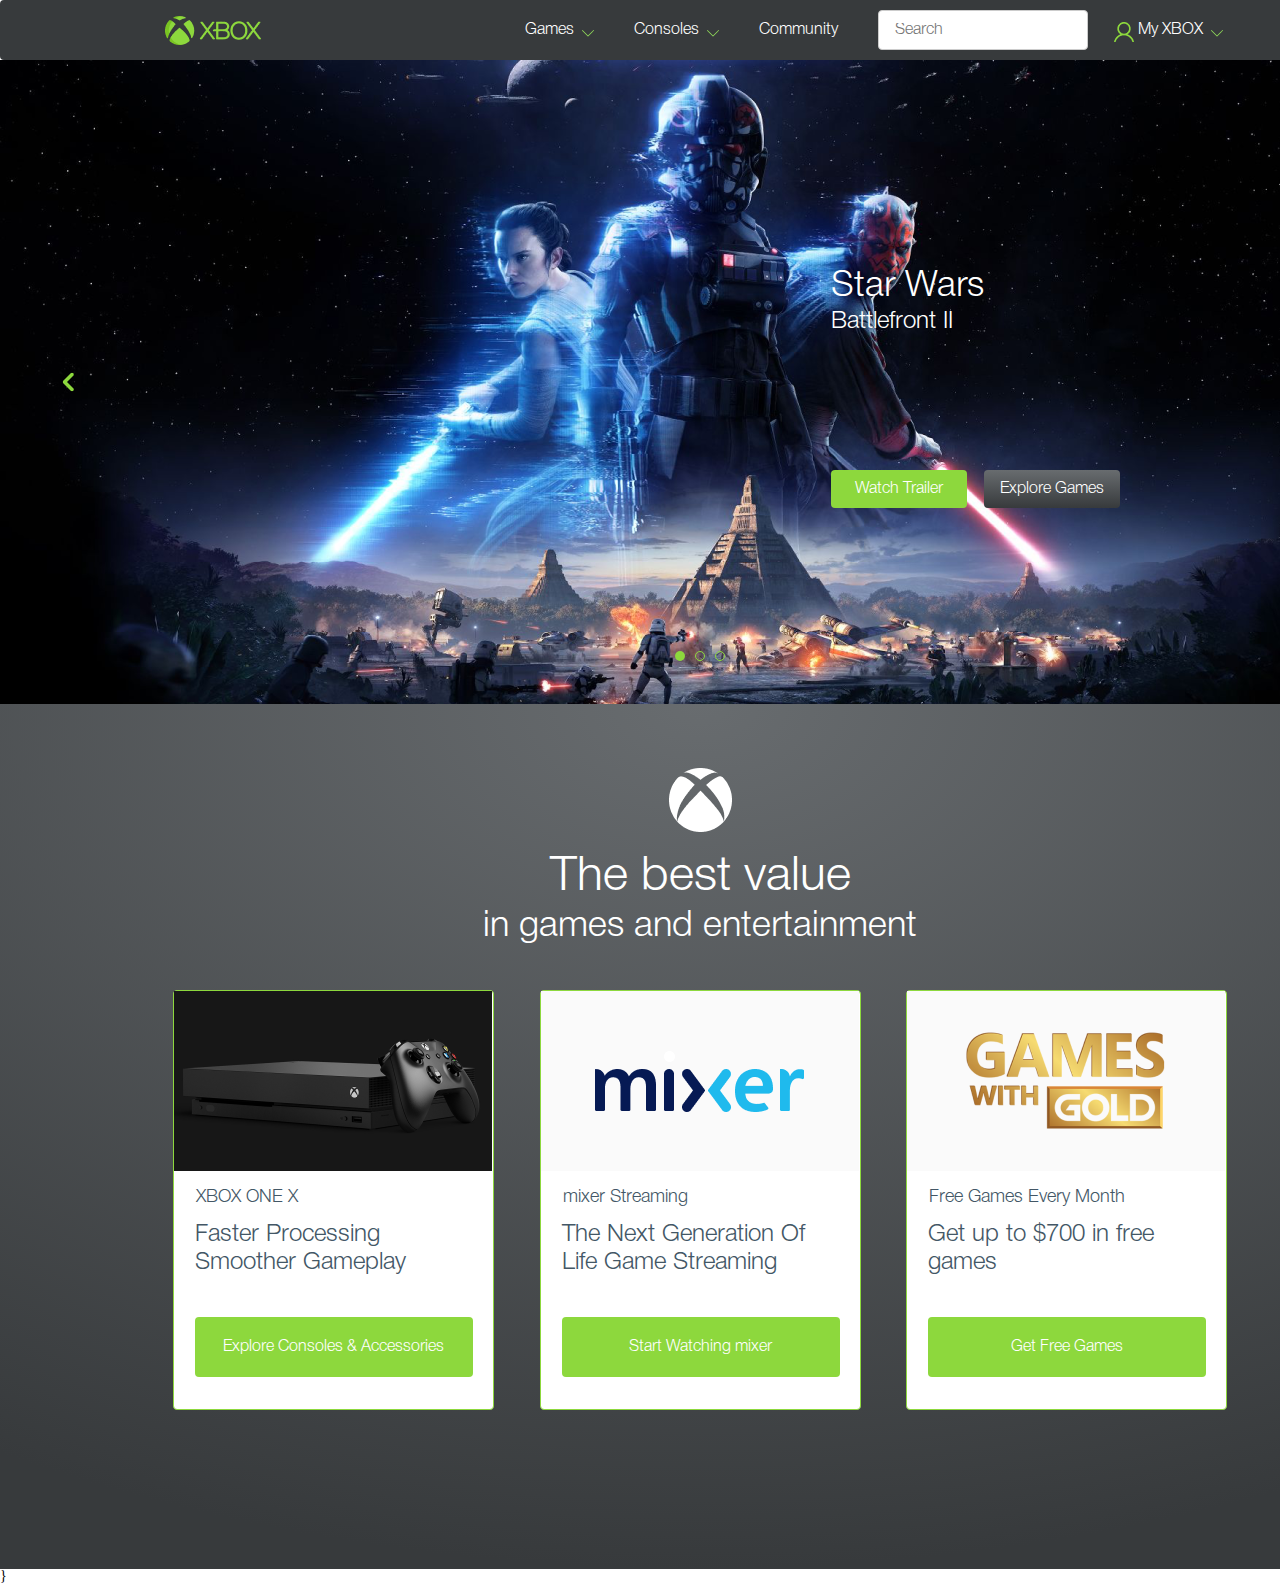
==== XBOX-Home Page.html @ bd4042e8 "3 bodies" ====
<!DOCTYPE html>
<html lang="en">
<head>
    <meta charset="UTF-8">
    <title>XBOX</title>
    <link rel="stylesheet" href="./source/scss/XBOX.css">
</head>
<body>
<div class="wrapper">
    <div class="content">

        <nav class="menu">
            <div class="menu__container">
                <div class="menu__logo"></div>
                <ul class="menu__list">
                    <li><a  href="">Games</a></li>
                    <li><a  href="">Consoles</a></li>
                    <li><a class=" hide-after" href="">Community</a></li>
                    <li><input class="menu__src" type="search" placeholder="Search" /></li>
                    <li><a  href="">My XBOX</a></li>
                </ul>
            </div>

        </nav>



        <div class="body2">
            <div class="body2__circles">
                <div class="body2__circle1"></div>
                <div class="body2__circle2"></div>
                <div class="body2__circle3"></div>
            </div>

            <div class="body2__item1">
                <div class="body2__arrow1">
                    <a href=""><img src="./img/icons/left-arrow.png" alt=""></a>
                </div>
            </div>
            <div class="body2__item2">
                <div class="body2__content">
                    <div class="body2__title">Star Wars</div>
                    <div class="body2__subtitle">Battlefront II</div>
                    <div class="body2__btn">
                        <button class="body2__watch" type="submit">Watch Trailer</button>
                        <button class="body2__explore" type="submit">Explore Games</button>
                    </div>
                </div>
            </div>
            <div class="body2__item3">
                <div class="body2__arrow2">
                    <a href=><img src="./img/icons/right-arrow.png" alt=""></a>
                </div>
            </div>

        </div>
        <div class="body3">
            <div class="body3__block1">
                <div class="body3__icon"></div>
                    <div class="body3__text1">The best value </div>
                    <div class="body3__text2">in games and entertainment </div>
            </div>
            <div class="body3__row">
                    <div class="column">
                        <div class="item">
                            <div class="item__png"><img src="./img/2.png" alt=""></div>
                            <div class="item__subtitle">XBOX ONE X</div>
                            <div class="item__text">Faster Processing
                                Smoother Gameplay</div>
                            <div class="item__btn">
                                <button class=" item__button button" type="submit">Explore Consoles & Accessories</button>
                            </div>
                        </div>
                    </div>
                    <div class=" column">
                        <div class="item">
                            <div class="item__blockpng">
                                <div class="item__png"><img src="./img/3.png" alt=""></div>
                            </div>
                            <div class="item__subtitle">mixer Streaming</div>
                            <div class="item__text">The Next Generation
                                Of Life Game Streaming</div>
                            <div class="body3__btn">
                                <button class="item__button button" type="submit">Start Watching mixer</button>

                            </div>
                        </div>
                    </div>
                    <div class="column">
                        <div class="item">
                            <div class="item__blockpng">
                                <div class="item__png"><img src="./img/4.png" alt=""></div>
                            </div>

                            <div class="item__subtitle">Free Games Every Month</div>
                            <div class="item__text">Get up to $700 in
                                free games</div>
                            <div class="item__btn">
                                <button class="item__button button" type="submit">Get Free Games</button>
                            </div>
                        </div>
                    </div>







            </div>
        </div>
    </div>
</div>
</body>
</html>

}
---- source/scss/XBOX.css ----
@charset "UTF-8";
* {
  padding: 0;
  margin: 0;
  border: 0;
}

*, *:before, *:after {
  -moz-box-sizing: border-box;
  -webkit-box-sizing: border-box;
  box-sizing: border-box;
}

:focus, :active {
  outline: none;
}

a:focus, a:active {
  outline: none;
}

nav, footer, header, aside {
  display: block;
}

html, body {
  height: 100%;
  width: 100%;
  font-size: 100%;
  line-height: 1;
  font-size: 14px;
  -ms-text-size-adjust: 100%;
  -moz-text-size-adjust: 100%;
  -webkit-text-size-adjust: 100%;
}

input, button, textarea {
  font-family: inherit;
}

input::-ms-clear {
  display: none;
}

button {
  cursor: pointer;
}

button::-moz-focus-inner {
  padding: 0;
  border: 0;
}

a, a:visited {
  text-decoration: none;
}

a:hover {
  text-decoration: none;
}

ul li {
  list-style: none;
}

img {
  vertical-align: top;
}

h1, h2, h3, h4, h5, h6 {
  font-size: inherit;
  font-weight: inherit;
}

@font-face {
  font-family: "HelveticaNeue";
  src: url("../../fonts/helveticaneuecyr-light.eot");
  src: local("☺"), url("../../fonts/helveticaneuecyr-light.woff") format("woff"), url("../../fonts/helveticaneuecyr-light.ttf") format("truetype"), url("../../fonts/helveticaneuecyr-light.svg") format("svg");
  font-weight: normal;
  font-style: normal;
}
.content {
  width: 1400px;
  margin: 0 auto;
}

.menu {
  height: 60px;
  background-color: #373A3C;
  border-radius: 4px;
  display: flex;
  align-items: center;
}
.menu__container {
  width: 1070px;
  margin: 0 auto;
  display: flex;
  align-items: center;
}
.menu__logo {
  background: url("../../img/logo/xbox.png") 0 0 no-repeat;
  width: 96px;
  height: 29px;
  padding-right: 330px;
}
.menu__list {
  display: flex;
  align-items: center;
}
.menu__list li:last-child:before {
  content: "";
  background-image: url("../../img/icons/Shape.png");
  height: 20px;
  width: 20px;
  position: absolute;
  margin: 0 0 0 6px;
}
.menu__list a {
  font-family: HelveticaNeue;
  font-size: 16px;
  line-height: 16px;
  color: white;
  padding: 0 30px;
  position: relative;
}
.menu__list a:after {
  content: "";
  background-image: url("../../img/icons/down-arrow.png");
  height: 7px;
  width: 12px;
  position: absolute;
  top: 50%;
  margin-left: 8px;
}
.menu__list a.hide-after:after {
  display: none;
}

.menu__src {
  width: 210px;
  background: #FFFFFF;
  border: 1px solid #CCCCCC;
  box-sizing: border-box;
  border-radius: 4px;
  padding: 9px 0 8px 16px;
  font-family: HelveticaNeue;
  font-size: 16px;
  line-height: 21px;
  margin: 0 20px 0 10px;
}

.body2 {
  height: 644px;
  background: url(../../img/1.png) 0 0/100% 100% no-repeat;
  position: relative;
  display: flex;
  justify-content: center;
}
.body2__circles {
  display: flex;
  position: absolute;
  padding: 591px 0 0 0;
}
.body2__circle1 {
  border-radius: 50%;
  background-color: #8DD83D;
  width: 10px;
  height: 10px;
}
.body2__circle2 {
  border-radius: 50%;
  border: 1px solid #8DD83D;
  width: 10px;
  height: 10px;
  margin: 0 10px;
}
.body2__circle3 {
  border-radius: 50%;
  border: 1px solid #8DD83D;
  width: 10px;
  height: 10px;
}
.body2__item1 {
  display: flex;
  flex: 0 0 135px;
  align-items: center;
  justify-content: center;
}
.body2__item2 {
  flex: 0 0 1130px;
}
.body2__content {
  width: 296px;
  margin: 0 0 0 696px;
}
.body2__title {
  padding: 206px 0 0 0;
  font-family: HelveticaNeue;
  font-size: 36px;
  line-height: 42px;
  color: #FFFFFF;
  text-align: left;
}
.body2__subtitle {
  font-family: HelveticaNeue;
  font-size: 24px;
  line-height: 28px;
  color: #FFFFFF;
  text-align: left;
  padding: 0 0 134px 0;
}
.body2__watch {
  background: #8DD83D;
  width: 136px;
  height: 38px;
  border-radius: 4px;
  margin: 0 13px 0 0;
  color: #FFFFFF;
  font-family: HelveticaNeue;
  font-size: 16px;
  line-height: 21px;
}
.body2__explore {
  background: linear-gradient(180deg, #686C6F 0%, #373A3C 100%);
  width: 136px;
  height: 38px;
  border-radius: 4px;
  color: #FFFFFF;
  font-family: HelveticaNeue;
  font-size: 16px;
  line-height: 21px;
}
.body2__item3 {
  display: flex;
  flex: 0 0 135px;
  align-items: center;
  justify-content: center;
}

.body3 {
  background: radial-gradient(100% 100% at 50% 0%, #686C6F 0%, #373A3C 100%);
  height: 865px;
}

.body3__block1 {
  display: flex;
  flex-direction: column;
  align-items: center;
}

.body3__icon {
  background: url("../../img/icons/xbox.png") 0 0 no-repeat;
  height: 64px;
  width: 63px;
  margin: 64px 0 18px 0;
}

.body3__text1 {
  font-family: HelveticaNeue;
  font-size: 48px;
  line-height: 56px;
  color: #FFFFFF;
}

.body3__text2 {
  font-family: HelveticaNeue;
  font-size: 36px;
  line-height: 42px;
  color: #FFFFFF;
}

.body3__row {
  width: 1100px;
  margin: 0 auto;
  display: flex;
}

.column {
  display: flex;
  flex: 1 1 33.333%;
  padding: 42px 0 0 0;
  justify-content: center;
}

.item {
  width: 321px;
  min-height: 420px;
  background: #FFFFFF;
  border: 1px solid #8DD83D;
  box-sizing: border-box;
  border-radius: 4px;
}
.item__blockpng {
  display: flex;
  width: 318px;
  height: 180px;
  background-color: #FAFAFA;
  justify-content: center;
  align-items: center;
}
.item__img {
  height: 180px;
}
.item__subtitle {
  font-family: HelveticaNeue;
  font-size: 18px;
  line-height: 21px;
  color: #435766;
  padding: 16px 0 13px 22px;
}
.item__text {
  font-family: HelveticaNeue;
  font-size: 24px;
  line-height: 28px;
  color: #435766;
  padding: 0 41px 40px 21px;
  word-wrap: break-word;
}

.button {
  width: 278px;
  height: 60px;
  background: #8DD83D;
  border-radius: 4px;
  font-family: HelveticaNeue;
  font-size: 16px;
  line-height: 21px;
  color: #FFFFFF;
  margin: 0 21px 27px 21px;
}

/*# sourceMappingURL=XBOX.css.map */
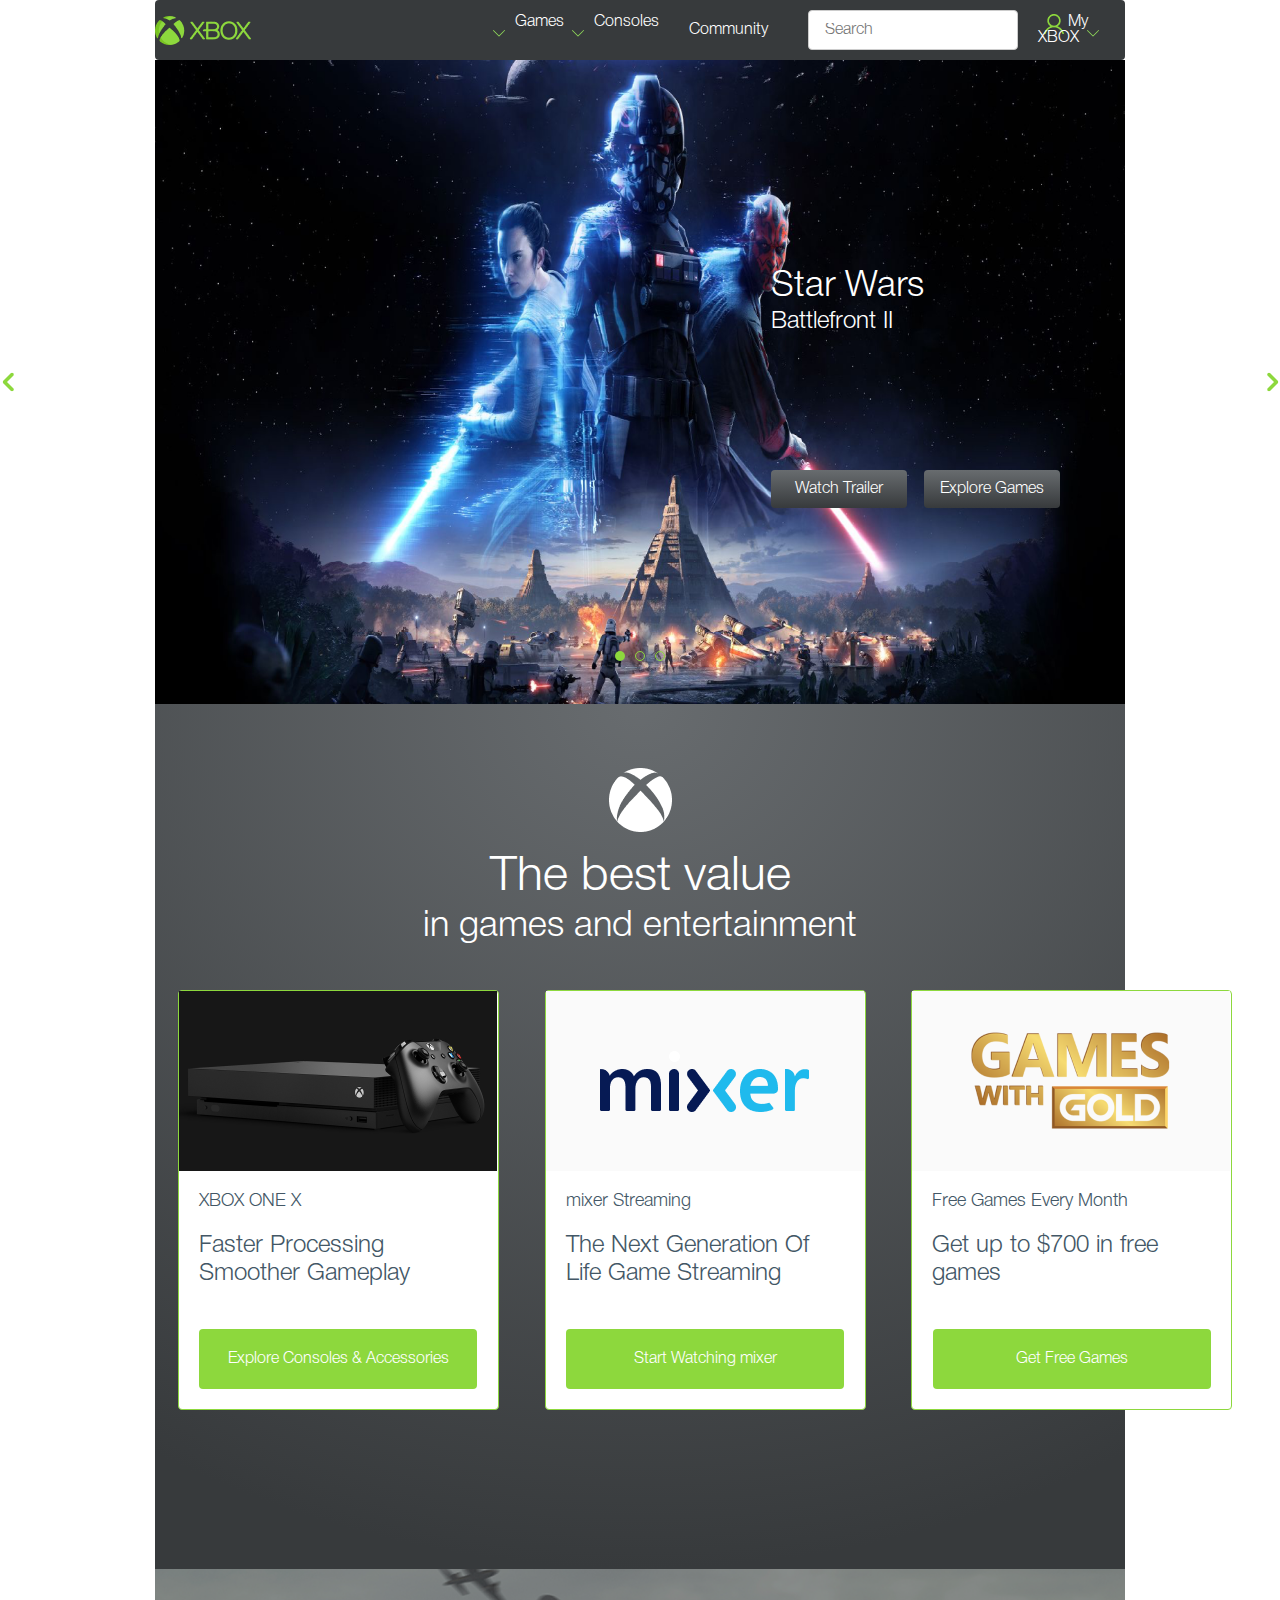
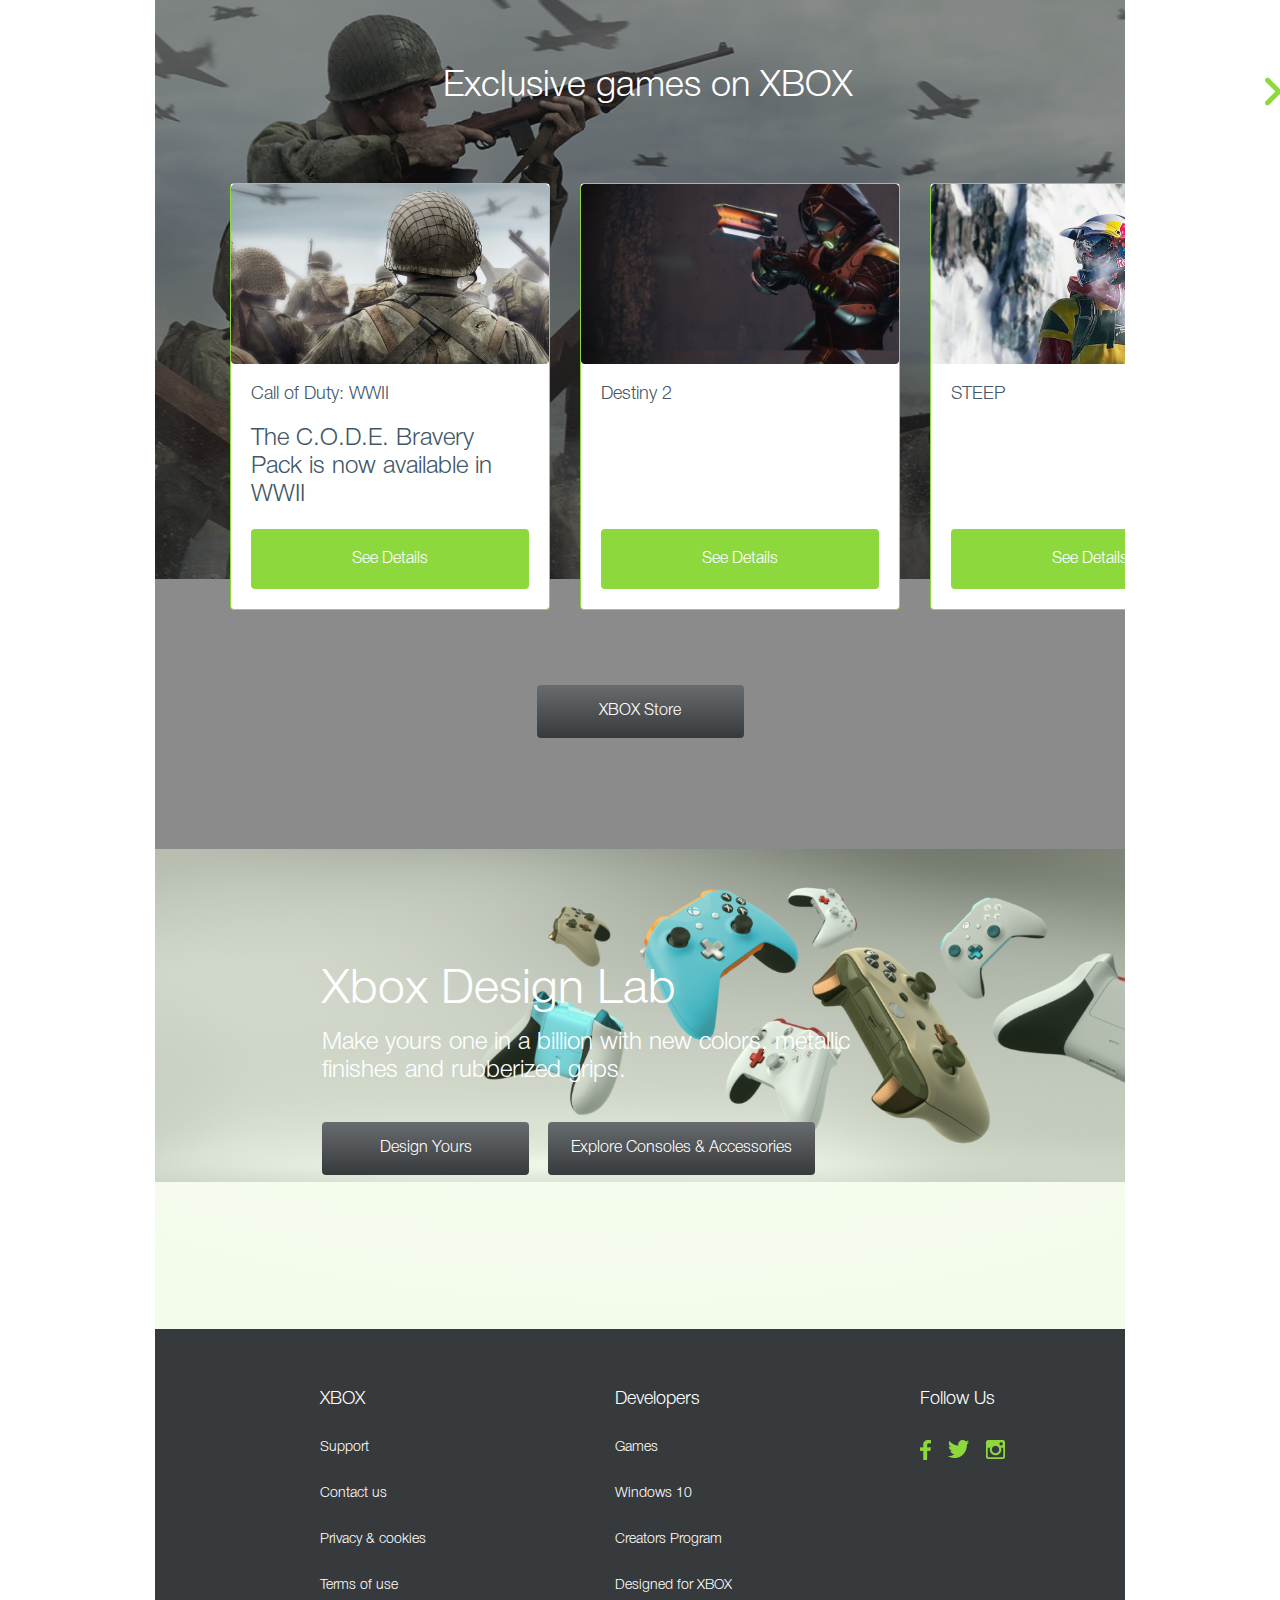
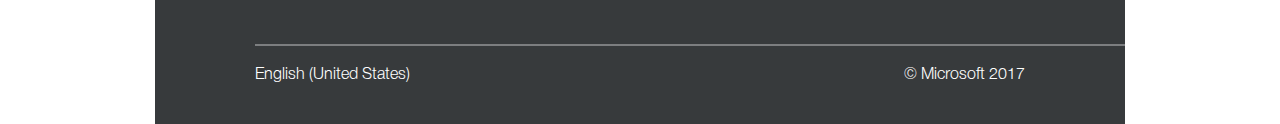
==== commit c26d6749: "full layout" ====
--- a/XBOX-Home Page.html
+++ b/XBOX-Home Page.html
@@ -2,6 +2,7 @@
 <html lang="en">
 <head>
     <meta charset="UTF-8">
+    <meta name="viewport" content="width=device-width, initial-scale=1.0, maximum-scale=1.0, user-scalable=0">
     <title>XBOX</title>
     <link rel="stylesheet" href="./source/scss/XBOX.css">
 </head>
@@ -52,8 +53,8 @@
                     <a href=><img src="./img/icons/right-arrow.png" alt=""></a>
                 </div>
             </div>
-
-        </div>
+        </div>
+
         <div class="body3">
             <div class="body3__block1">
                 <div class="body3__icon"></div>
@@ -63,26 +64,35 @@
             <div class="body3__row">
                     <div class="column">
                         <div class="item">
-                            <div class="item__png"><img src="./img/2.png" alt=""></div>
-                            <div class="item__subtitle">XBOX ONE X</div>
-                            <div class="item__text">Faster Processing
-                                Smoother Gameplay</div>
+                            <div class="item__blockpng">
+                                <div class="item__png"><img src="./img/2.png" alt=""></div>
+                            </div>
+                            <div class = "body">
+                                <div class="item__subtitle">XBOX ONE X</div>
+                                <div class="item__text">Faster Processing
+                                    Smoother Gameplay
+                                </div>
+                            </div>
+
                             <div class="item__btn">
                                 <button class=" item__button button" type="submit">Explore Consoles & Accessories</button>
                             </div>
                         </div>
                     </div>
+
+
                     <div class=" column">
                         <div class="item">
                             <div class="item__blockpng">
                                 <div class="item__png"><img src="./img/3.png" alt=""></div>
                             </div>
-                            <div class="item__subtitle">mixer Streaming</div>
-                            <div class="item__text">The Next Generation
-                                Of Life Game Streaming</div>
-                            <div class="body3__btn">
+                            <div class = "body">
+                                <div class="item__subtitle">mixer Streaming</div>
+                                <div class="item__text">The Next Generation
+                                    Of Life Game Streaming</div>
+                            </div>
+                            <div class="item__btn">
                                 <button class="item__button button" type="submit">Start Watching mixer</button>
-
                             </div>
                         </div>
                     </div>
@@ -92,26 +102,163 @@
                                 <div class="item__png"><img src="./img/4.png" alt=""></div>
                             </div>
 
+                            <div class = "body">
                             <div class="item__subtitle">Free Games Every Month</div>
                             <div class="item__text">Get up to $700 in
                                 free games</div>
+                            </div>
                             <div class="item__btn">
                                 <button class="item__button button" type="submit">Get Free Games</button>
                             </div>
                         </div>
                     </div>
-
-
-
-
-
-
-
-            </div>
-        </div>
+            </div>
+        </div>
+
+
+        <div class="body4">
+            <div class="body4__body">
+                <div class="body4__background">
+                    <div class="body4__block1">
+                        <div class="body4__title">Exclusive games on XBOX</div>
+                        <div class="body4__arrow">
+                            <a href=""><img src="./img/icons/icon-next.png" alt=""></a>
+                        </div>
+                    </div>
+
+                <div class="body4__row">
+                        <div class="item">
+                            <div class="item__blockpng">
+                                <img src="./img/6.png" alt="">
+                            </div>
+                            <div class = "body">
+                                <div class="item__subtitle">Call of Duty: WWII</div>
+                                <div class="item__text">The C.O.D.E. Bravery Pack
+                                is now available in WWII
+                                </div>
+                            </div>
+
+                            <div class="item__btn">
+                                <button class=" item__button button" type="submit">See Details</button>
+                            </div>
+                        </div>
+
+                        <div class="item">
+                            <div class="item__blockpng">
+                                <img src="./img/7.png" alt="">
+                            </div>
+                            <div class = "body">
+                                <div class="item__subtitle">Destiny 2</div>
+                                <div class="item__text">
+                                </div>
+                            </div>
+
+                            <div class="item__btn">
+                                <button class=" item__button button" type="submit">See Details</button>
+                            </div>
+                        </div>
+
+                            <div class="item">
+                                <div class="item__blockpng">
+                                    <img src="./img/8.png" alt="">
+                                </div>
+                                <div class = "body">
+                                    <div class="item__subtitle">STEEP</div>
+                                    <div class="item__text">
+                                    </div>
+                                </div>
+
+                                <div class="item__btn">
+                                    <button class=" item__button button" type="submit">See Details</button>
+                                </div>
+                            </div>
+
+                            <div class="item">
+                                <div class="item__blockpng">
+                                    <img src="./img/9.png" alt="">
+                                </div>
+                                <div class = "body">
+                                    <div class="item__subtitle">Forza Motorsport 7</div>
+                                    <div class="item__text">
+                                    </div>
+                                </div>
+
+                                <div class="item__btn">
+                                    <button class=" item__button button" type="submit">See Details</button>
+                                </div>
+                            </div>
+
+                    </div>
+                    <div class="body4__btn">
+                        <button class=" body4__button " type="submit">XBOX Store</button>
+                    </div>
+                </div>
+
+             </div>
+        </div>
+
+        <div class="body5">
+            <div class="body5__background">
+                <div class="body5__content">
+                    <div class="block1">
+                        <div class="block1__title">Xbox Design Lab</div>
+                        <div class="block1__text">Make yours one in a billion with new colors, metallic finishes and rubberized grips.</div>
+                        <div class="block1__btn">
+                            <button class="block1__button1 button" type="submit">Design Yours</button>
+                            <button class="block1__button2 button b2" type="submit">Explore Consoles & Accessories</button>
+                        </div>
+                    </div>
+                    <div class="block2"></div>
+                </div>
+            </div>
+        </div>
+
+        <div class="body6">
+            <div class="body6__row">
+                  <div class="body6__column1">
+                      <div class="body6__title title"><a href="">XBOX</a></div>
+                      <ul class="body6__list list">
+                          <li><a href="">Support</a></li>
+                          <li><a href="">Contact us</a></li>
+                          <li><a href="">Privacy & cookies </a></li>
+                          <li><a href="">Terms of use </a></li>
+                      </ul>
+                  </div>
+
+                    <div class="body6__column2">
+                        <div class="body6__title title"><a href="">Developers</a></div>
+                        <ul class="body6__list list">
+                            <li><a href="">Games</a></li>
+                            <li><a href="">Windows 10</a></li>
+                            <li><a href="">Creators Program</a></li>
+                            <li><a href="">Designed for XBOX</a></li>
+                        </ul>
+                    </div>
+
+                    <div class="body6__column3">
+                        <div class="body6__title title"><a href="">Follow Us</a></div>
+                            <div class="body6__icons">
+                                <a href=""><img src="./img/icons/Faacebook.png" alt=""></a>
+                                <a href=""><img src="./img/icons/Twitter.png" alt=""></a>
+                                <a href=""><img src="./img/icons/Instagram.png" alt=""></a>
+                            </div>
+
+                    </div>
+            </div>
+            <div class="body6__line">
+                <div class="container"></div>
+            </div>
+            <div class="footer">
+                <div class="footer_txt1 txt">English (United States)</div>
+                <div class="footer__txt2 txt"> © Microsoft 2017</div>
+            </div>
+        </div>
+
+
+
+
     </div>
 </div>
 </body>
 </html>
 
-}--- a/source/scss/XBOX.css
+++ b/source/scss/XBOX.css
@@ -80,10 +80,25 @@
   font-style: normal;
 }
 .content {
-  width: 1400px;
+  max-width: 1400px;
   margin: 0 auto;
 }
 
+@media (max-width: 1400px) {
+  .content {
+    max-width: 970px;
+  }
+}
+@media (max-width: 992px) {
+  .content {
+    max-width: 750px;
+  }
+}
+@media (max-width: 767px) {
+  .content {
+    max-width: none;
+  }
+}
 .menu {
   height: 60px;
   background-color: #373A3C;
@@ -210,7 +225,7 @@
   padding: 0 0 134px 0;
 }
 .body2__watch {
-  background: #8DD83D;
+  background: linear-gradient(180deg, #686C6F 0%, #373A3C 100%);
   width: 136px;
   height: 38px;
   border-radius: 4px;
@@ -219,6 +234,9 @@
   font-family: HelveticaNeue;
   font-size: 16px;
   line-height: 21px;
+}
+.body2__watch:hover {
+  background: #8DD83D;
 }
 .body2__explore {
   background: linear-gradient(180deg, #686C6F 0%, #373A3C 100%);
@@ -230,6 +248,9 @@
   font-size: 16px;
   line-height: 21px;
 }
+.body2__explore:hover {
+  background: #8DD83D;
+}
 .body2__item3 {
   display: flex;
   flex: 0 0 135px;
@@ -239,7 +260,10 @@
 
 .body3 {
   background: radial-gradient(100% 100% at 50% 0%, #686C6F 0%, #373A3C 100%);
-  height: 865px;
+  min-height: 865px;
+  display: flex;
+  flex-direction: column;
+  padding-bottom: 67px;
 }
 
 .body3__block1 {
@@ -289,6 +313,8 @@
   border: 1px solid #8DD83D;
   box-sizing: border-box;
   border-radius: 4px;
+  display: flex;
+  flex-direction: column;
 }
 .item__blockpng {
   display: flex;
@@ -301,23 +327,29 @@
 .item__img {
   height: 180px;
 }
+.item .body {
+  flex: 1 1 auto;
+}
 .item__subtitle {
   font-family: HelveticaNeue;
   font-size: 18px;
   line-height: 21px;
   color: #435766;
-  padding: 16px 0 13px 22px;
+  padding: 20px;
 }
 .item__text {
   font-family: HelveticaNeue;
   font-size: 24px;
   line-height: 28px;
   color: #435766;
-  padding: 0 41px 40px 21px;
+  padding: 0 20px;
   word-wrap: break-word;
 }
-
-.button {
+.item__btn {
+  display: flex;
+}
+.item__btn .button {
+  align-self: flex-end;
   width: 278px;
   height: 60px;
   background: #8DD83D;
@@ -326,7 +358,207 @@
   font-size: 16px;
   line-height: 21px;
   color: #FFFFFF;
-  margin: 0 21px 27px 21px;
+  margin: 20px auto;
+}
+
+.body4 {
+  min-height: 880px;
+}
+.body4__body {
+  background: url("../../img/5.png") 0 0/100% auto no-repeat;
+  height: 880px;
+  display: flex;
+  flex-direction: column;
+}
+.body4__background {
+  height: 880px;
+  background-color: rgba(23, 23, 23, 0.5);
+}
+.body4__block1 {
+  min-height: 43px;
+  display: flex;
+  align-items: center;
+  padding: 97px 0 0 0;
+  justify-content: center;
+}
+.body4__title {
+  display: flex;
+  justify-content: center;
+  font-family: HelveticaNeue;
+  font-size: 36px;
+  line-height: 42px;
+  color: #FFFFFF;
+  flex: 0 0 1265px;
+  padding-left: 150px;
+}
+.body4__arrow {
+  display: flex;
+  flex: 0 0 135px;
+  justify-content: center;
+  width: 21px;
+  height: 21px;
+}
+.body4__btn {
+  display: flex;
+  justify-content: center;
+}
+.body4__button {
+  width: 207px;
+  height: 53px;
+  background: linear-gradient(180deg, #686C6F 0%, #373A3C 100%);
+  border-radius: 4px;
+  font-family: HelveticaNeue;
+  font-size: 16px;
+  line-height: 21px;
+  color: #FFFFFF;
+}
+.body4__button:hover {
+  background: #8DD83D;
+}
+.body4__row {
+  display: flex;
+  padding: 60px;
+  overflow: hidden;
+}
+.body4__row .item {
+  margin: 15px;
+  transition: 1s;
+}
+.body4__row .item:hover {
+  transform: scale(1.1);
+  opacity: 0.7;
+}
+.body4__row .item__blockpng {
+  max-width: 318px;
+}
+.body4__row .item img {
+  width: 100%;
+  height: 100%;
+}
+.body4__row .item__btn .button {
+  transition: 1s;
+}
+.body4__row .item__btn .button:hover {
+  background-color: mediumseagreen;
+}
+
+.body5 {
+  height: 480px;
+  background: url("../../img/10.png") 0 0/100% auto no-repeat;
+}
+.body5__background {
+  height: 480px;
+  background: radial-gradient(100% 100% at 50% 0%, rgba(193, 255, 127, 0.1) 0%, rgba(141, 216, 61, 0.1) 100%);
+}
+.body5__content {
+  display: flex;
+  padding-left: 167px;
+}
+.body5__content .block1 {
+  display: flex;
+  flex-direction: column;
+  flex: 1 1 50%;
+}
+.body5__content .block1__title {
+  font-family: HelveticaNeue;
+  font-size: 48px;
+  line-height: 56px;
+  color: #FFFFFF;
+  padding: 114px 0 10px 0;
+}
+.body5__content .block1__text {
+  font-family: HelveticaNeue;
+  font-size: 24px;
+  line-height: 28px;
+  color: #FFFFFF;
+  width: 530px;
+  padding: 0 0 37px 0;
+}
+.body5__content .block1__btn .b2 {
+  padding: 0 23px 0 23px;
+}
+.body5__content .block1__btn .button {
+  min-width: 207px;
+  height: 53px;
+  background: linear-gradient(180deg, #686C6F 0%, #373A3C 100%);
+  border-radius: 4px;
+  font-family: HelveticaNeue;
+  font-size: 16px;
+  line-height: 21px;
+  color: #FFFFFF;
+  margin: 0 15px 0 0;
+}
+.body5__content .block1__btn .button:hover {
+  background: #8DD83D;
+}
+.body5__content .block2 {
+  flex: 1 1 50%;
+}
+
+.body6 {
+  height: 395px;
+  background-color: #373A3C;
+}
+.body6__row {
+  display: flex;
+  width: 850px;
+  padding: 60px 0 0 165px;
+  justify-content: space-between;
+}
+.body6 .title {
+  padding-bottom: 30px;
+}
+.body6 .title a {
+  font-family: HelveticaNeue;
+  font-size: 18px;
+  line-height: 21px;
+  color: #FFFFFF;
+}
+.body6 .title a:hover {
+  color: #8DD83D;
+}
+.body6 .list a {
+  font-family: HelveticaNeue;
+  font-size: 14px;
+  line-height: 16px;
+  color: #FFFFFF;
+}
+.body6 .list a:hover {
+  color: #8DD83D;
+}
+.body6 .list li {
+  padding: 0 0 30px 0;
+}
+.body6 .list li:last-child {
+  content: "";
+  padding-bottom: 50px;
+}
+.body6__icons {
+  width: 85px;
+  display: flex;
+  justify-content: space-between;
+}
+.body6__line {
+  width: 1400px;
+  display: flex;
+  justify-content: center;
+}
+.body6__line .container {
+  width: 1200px;
+  height: 2px;
+  opacity: 0.35;
+  border: 1px solid #FFFFFF;
+}
+.body6 .footer {
+  padding: 20px 100px 0 100px;
+  display: flex;
+  justify-content: space-between;
+}
+.body6 .footer .txt {
+  font-family: HelveticaNeue;
+  font-size: 16px;
+  line-height: 19px;
+  color: #FFFFFF;
 }
 
 /*# sourceMappingURL=XBOX.css.map */
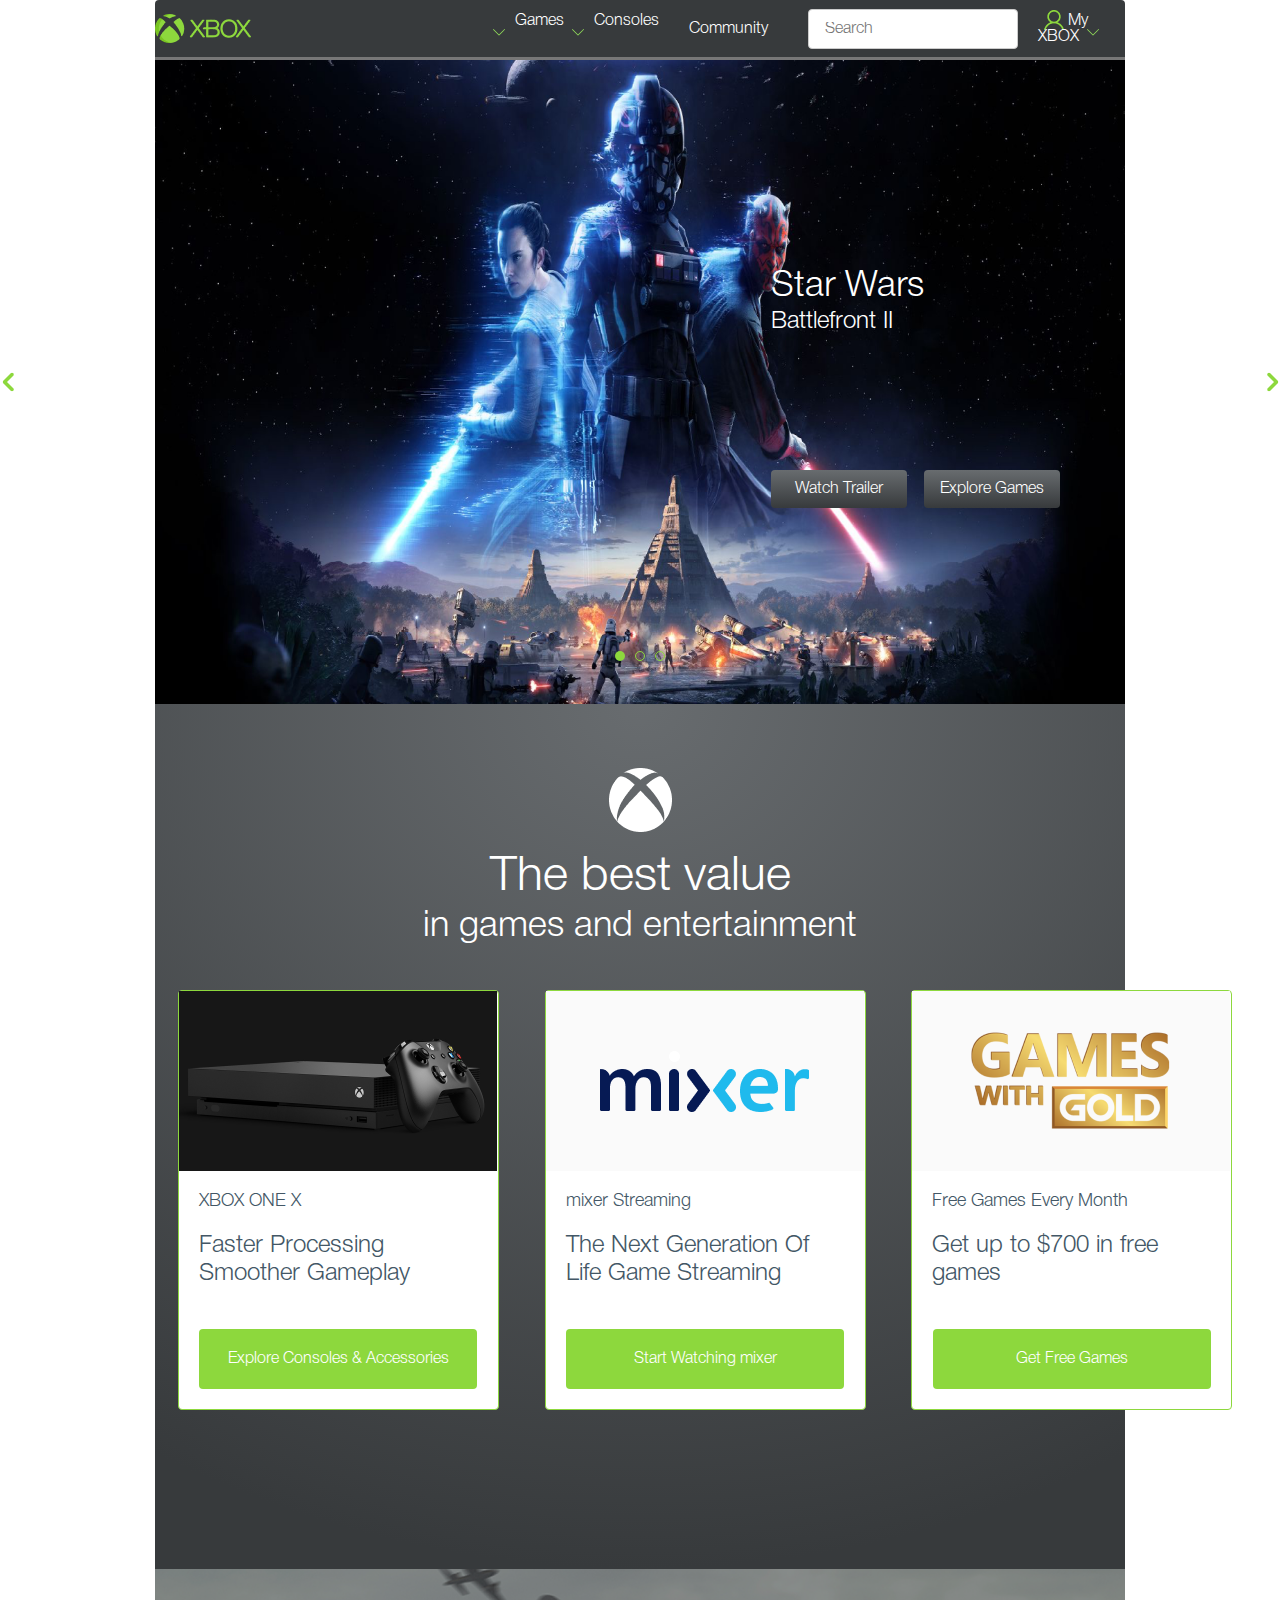
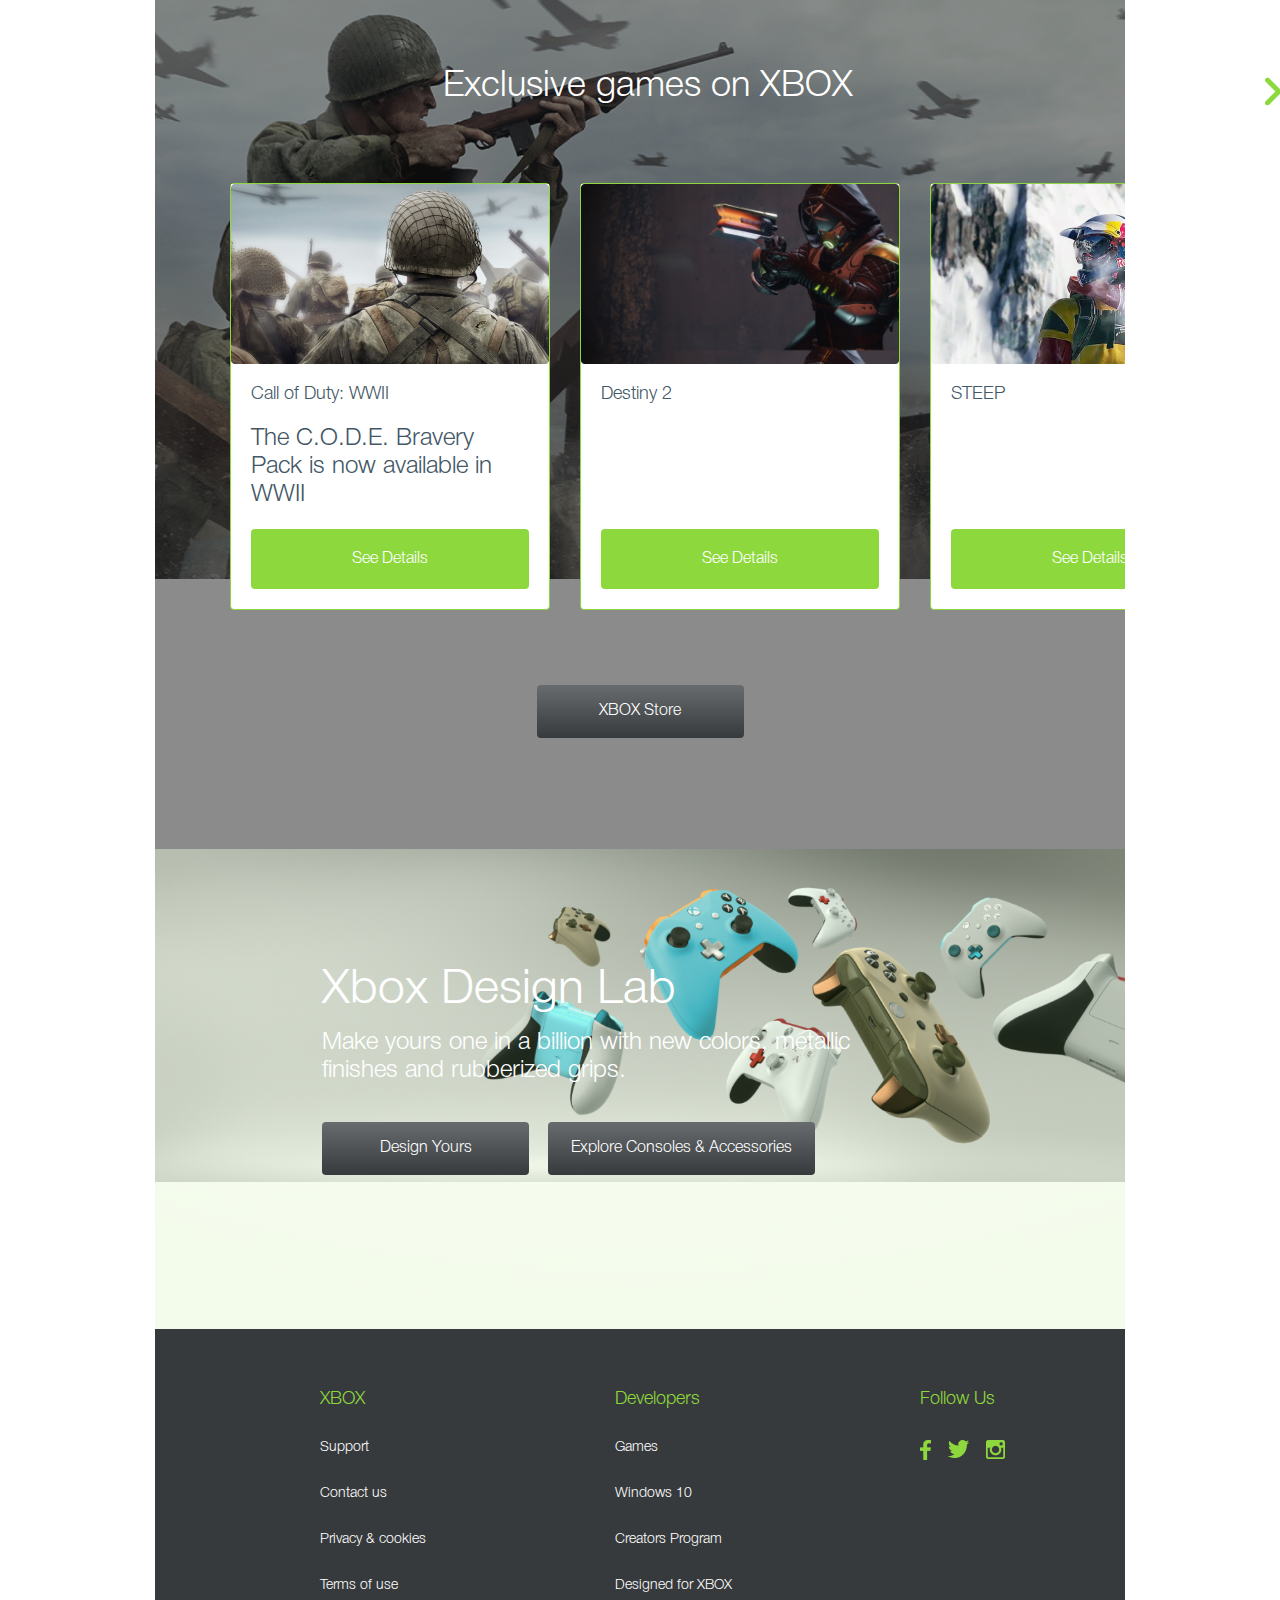
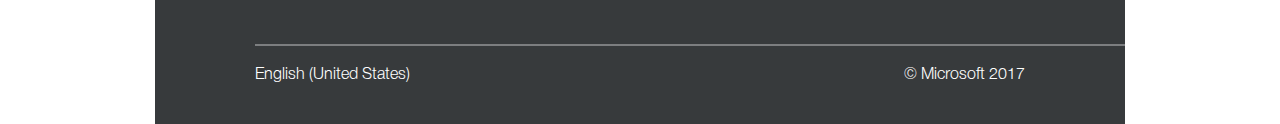
==== commit fc2f6d0d: "full layout" ====
--- a/XBOX-Home Page.html
+++ b/XBOX-Home Page.html
@@ -12,7 +12,9 @@
 
         <nav class="menu">
             <div class="menu__container">
-                <div class="menu__logo"></div>
+                <div class="menu__logo">
+                    <a href=""><img src="./img/logo/xbox.png" alt=""></a>
+                </div>
                 <ul class="menu__list">
                     <li><a  href="">Games</a></li>
                     <li><a  href="">Consoles</a></li>
@@ -216,7 +218,7 @@
         <div class="body6">
             <div class="body6__row">
                   <div class="body6__column1">
-                      <div class="body6__title title"><a href="">XBOX</a></div>
+                      <div class="body6__title title">XBOX</div>
                       <ul class="body6__list list">
                           <li><a href="">Support</a></li>
                           <li><a href="">Contact us</a></li>
@@ -226,7 +228,7 @@
                   </div>
 
                     <div class="body6__column2">
-                        <div class="body6__title title"><a href="">Developers</a></div>
+                        <div class="body6__title title">Developers</div>
                         <ul class="body6__list list">
                             <li><a href="">Games</a></li>
                             <li><a href="">Windows 10</a></li>
@@ -236,7 +238,7 @@
                     </div>
 
                     <div class="body6__column3">
-                        <div class="body6__title title"><a href="">Follow Us</a></div>
+                        <div class="body6__title title">Follow Us</div>
                             <div class="body6__icons">
                                 <a href=""><img src="./img/icons/Faacebook.png" alt=""></a>
                                 <a href=""><img src="./img/icons/Twitter.png" alt=""></a>
--- a/source/scss/XBOX.css
+++ b/source/scss/XBOX.css
@@ -105,6 +105,9 @@
   border-radius: 4px;
   display: flex;
   align-items: center;
+  border-bottom: 3px solid #777777;
+  border-bottom-left-radius: 0;
+  border-bottom-right-radius: 0;
 }
 .menu__container {
   width: 1070px;
@@ -113,10 +116,13 @@
   align-items: center;
 }
 .menu__logo {
-  background: url("../../img/logo/xbox.png") 0 0 no-repeat;
   width: 96px;
   height: 29px;
   padding-right: 330px;
+  transition: 1s;
+}
+.menu__logo:hover {
+  transform: scale(1.1);
 }
 .menu__list {
   display: flex;
@@ -128,6 +134,7 @@
   height: 20px;
   width: 20px;
   position: absolute;
+  transform: translate(0, -3px);
   margin: 0 0 0 6px;
 }
 .menu__list a {
@@ -137,6 +144,10 @@
   color: white;
   padding: 0 30px;
   position: relative;
+  transition: 0.5s;
+}
+.menu__list a:hover {
+  color: #8DD83D;
 }
 .menu__list a:after {
   content: "";
@@ -200,6 +211,10 @@
   flex: 0 0 135px;
   align-items: center;
   justify-content: center;
+  transition: 0.5s;
+}
+.body2__item1:hover {
+  transform: scale(1.2);
 }
 .body2__item2 {
   flex: 0 0 1130px;
@@ -234,6 +249,7 @@
   font-family: HelveticaNeue;
   font-size: 16px;
   line-height: 21px;
+  transition: 1s;
 }
 .body2__watch:hover {
   background: #8DD83D;
@@ -247,6 +263,7 @@
   font-family: HelveticaNeue;
   font-size: 16px;
   line-height: 21px;
+  transition: 1s;
 }
 .body2__explore:hover {
   background: #8DD83D;
@@ -256,6 +273,10 @@
   flex: 0 0 135px;
   align-items: center;
   justify-content: center;
+  transition: 0.5s;
+}
+.body2__item3:hover {
+  transform: scale(1.2);
 }
 
 .body3 {
@@ -359,6 +380,10 @@
   line-height: 21px;
   color: #FFFFFF;
   margin: 20px auto;
+  transition: 1s;
+}
+.item__btn .button:hover {
+  background-color: mediumseagreen;
 }
 
 .body4 {
@@ -411,6 +436,7 @@
   font-size: 16px;
   line-height: 21px;
   color: #FFFFFF;
+  transition: 1s;
 }
 .body4__button:hover {
   background: #8DD83D;
@@ -487,6 +513,7 @@
   line-height: 21px;
   color: #FFFFFF;
   margin: 0 15px 0 0;
+  transition: 1s;
 }
 .body5__content .block1__btn .button:hover {
   background: #8DD83D;
@@ -507,14 +534,9 @@
 }
 .body6 .title {
   padding-bottom: 30px;
-}
-.body6 .title a {
   font-family: HelveticaNeue;
   font-size: 18px;
   line-height: 21px;
-  color: #FFFFFF;
-}
-.body6 .title a:hover {
   color: #8DD83D;
 }
 .body6 .list a {
@@ -537,6 +559,10 @@
   width: 85px;
   display: flex;
   justify-content: space-between;
+  transition: 1s;
+}
+.body6__icons:hover {
+  transform: scale(1.2);
 }
 .body6__line {
   width: 1400px;
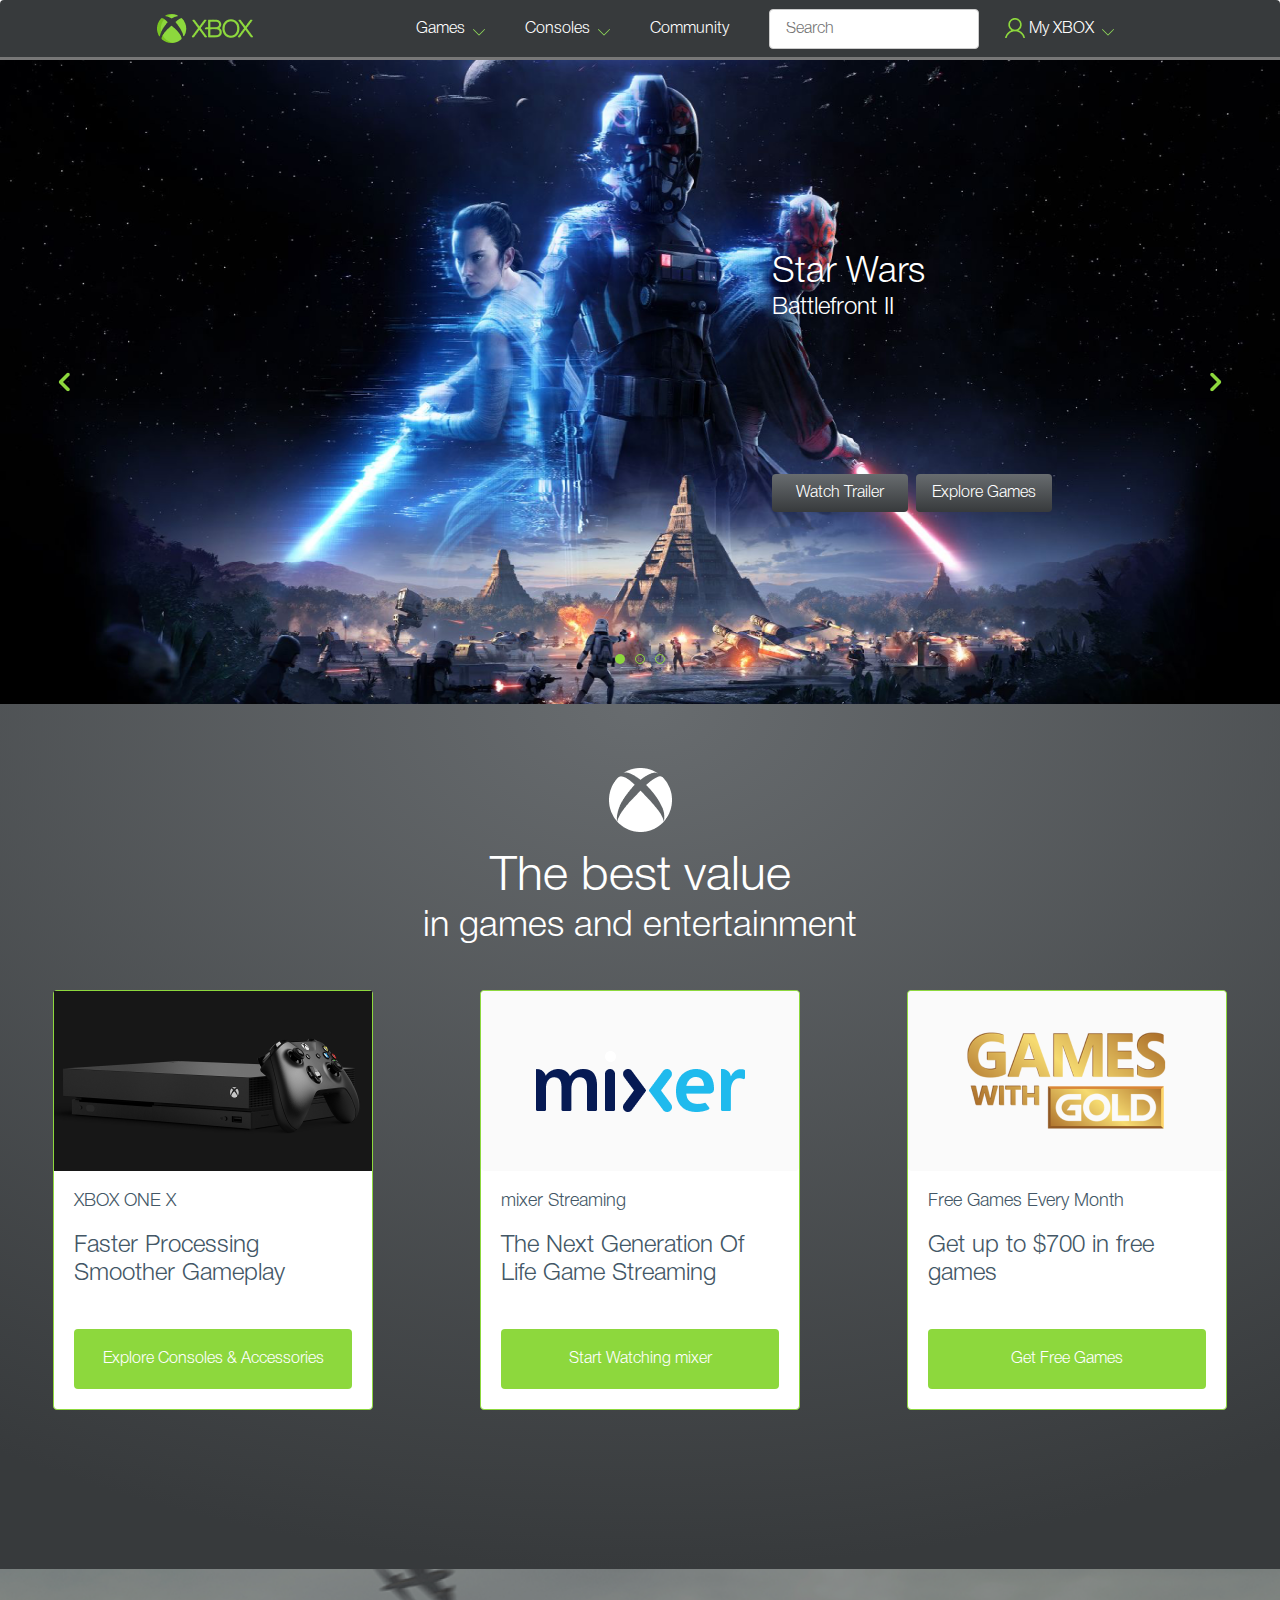
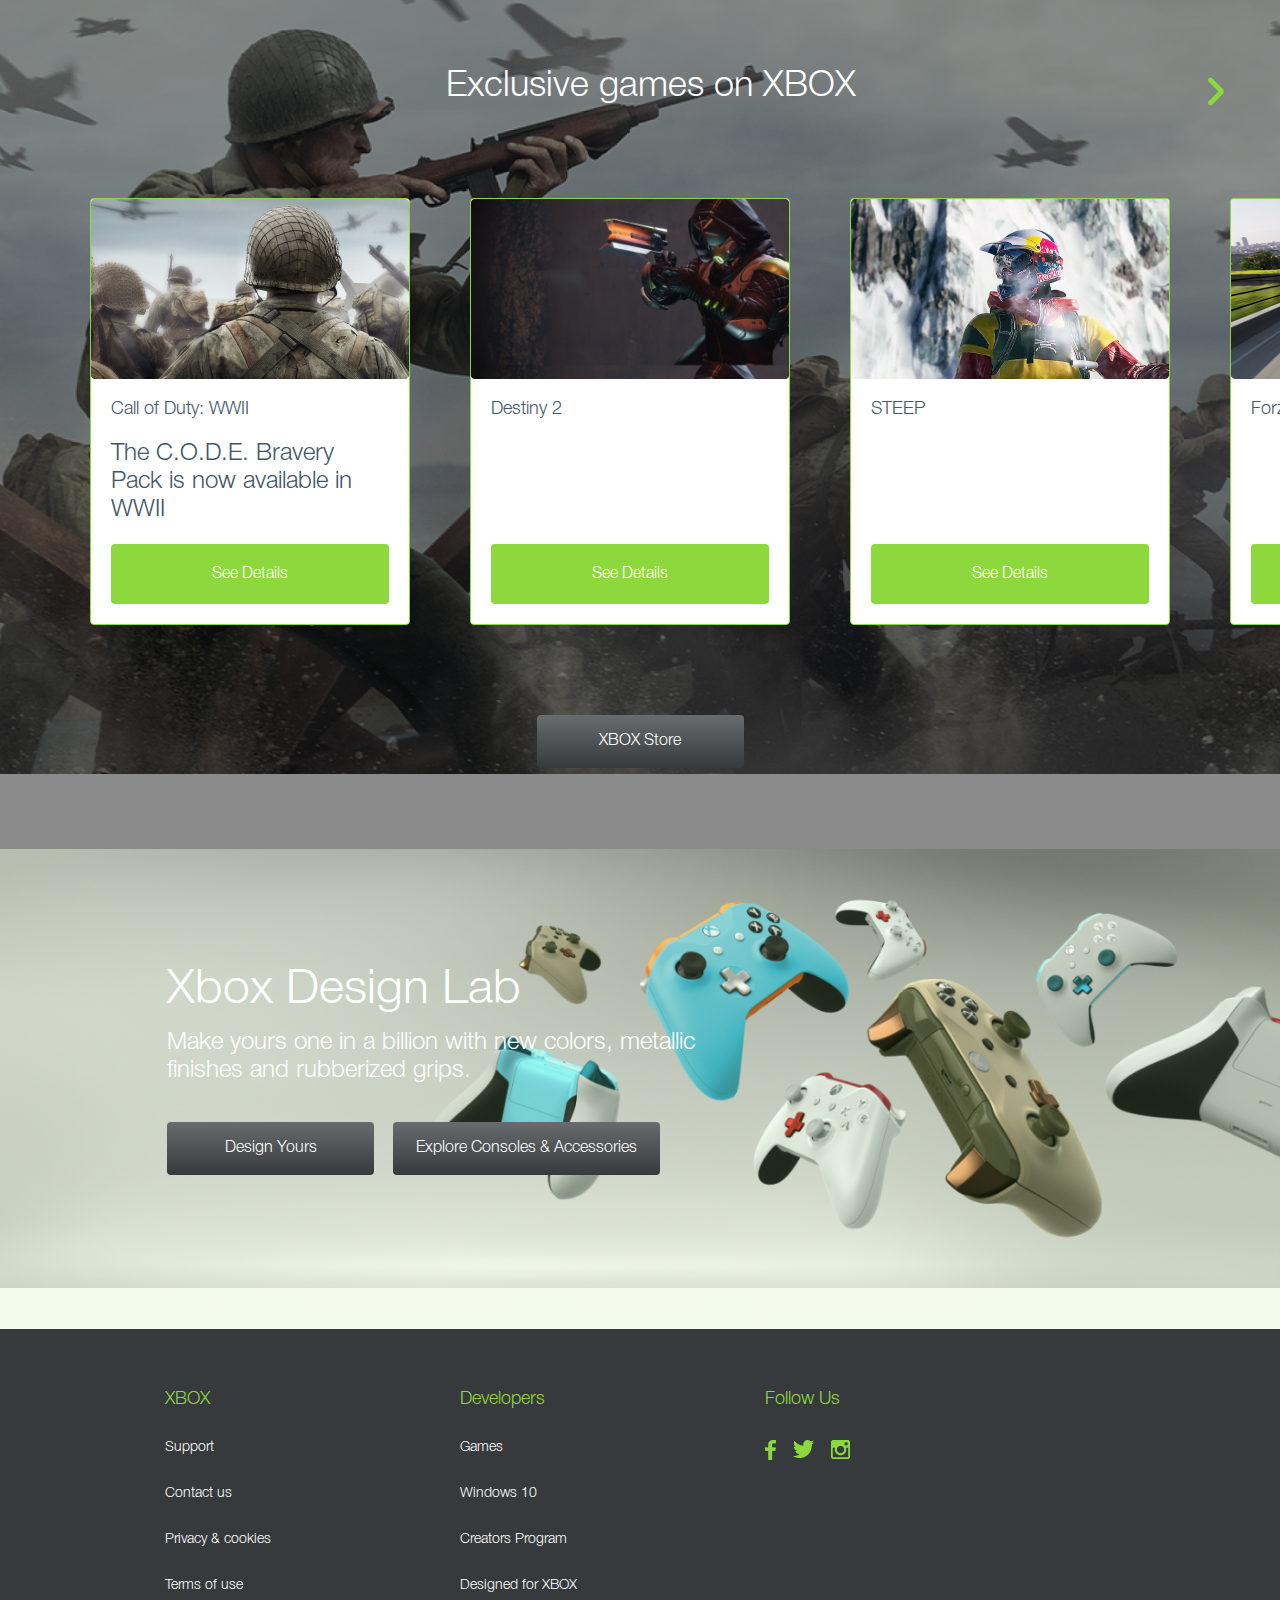
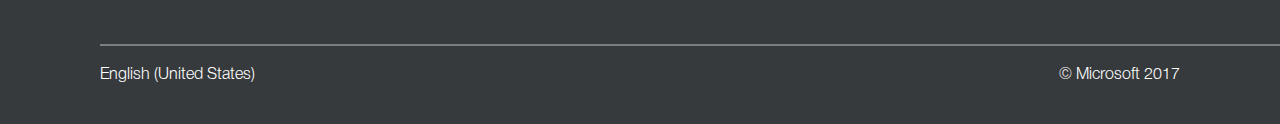
==== commit efa24839: "full layout with 4 adaptive bodies" ====
--- a/XBOX-Home Page.html
+++ b/XBOX-Home Page.html
@@ -36,22 +36,24 @@
             </div>
 
             <div class="body2__item1">
-                <div class="body2__arrow1">
+                <div class="body2__arrow">
                     <a href=""><img src="./img/icons/left-arrow.png" alt=""></a>
                 </div>
             </div>
             <div class="body2__item2">
                 <div class="body2__content">
-                    <div class="body2__title">Star Wars</div>
-                    <div class="body2__subtitle">Battlefront II</div>
+                    <div class="body2__content text">
+                        <div class="body2__title">Star Wars</div>
+                        <div class="body2__subtitle">Battlefront II</div>
+                    </div>
                     <div class="body2__btn">
-                        <button class="body2__watch" type="submit">Watch Trailer</button>
-                        <button class="body2__explore" type="submit">Explore Games</button>
+                        <button class="body2__btn button" type="submit">Watch Trailer</button>
+                        <button class="body2__btn button" type="submit">Explore Games</button>
                     </div>
                 </div>
             </div>
             <div class="body2__item3">
-                <div class="body2__arrow2">
+                <div class="body2__arrow">
                     <a href=><img src="./img/icons/right-arrow.png" alt=""></a>
                 </div>
             </div>
@@ -60,16 +62,19 @@
         <div class="body3">
             <div class="body3__block1">
                 <div class="body3__icon"></div>
-                    <div class="body3__text1">The best value </div>
-                    <div class="body3__text2">in games and entertainment </div>
+                    <div class="body3__text">
+                        <div class="body3__text1">The best value </div>
+                        <div class="body3__text2">in games and entertainment </div>
+                    </div>
+
             </div>
             <div class="body3__row">
-                    <div class="column">
+                    <div class="body3__column">
                         <div class="item">
                             <div class="item__blockpng">
                                 <div class="item__png"><img src="./img/2.png" alt=""></div>
                             </div>
-                            <div class = "body">
+                            <div class = "item__body">
                                 <div class="item__subtitle">XBOX ONE X</div>
                                 <div class="item__text">Faster Processing
                                     Smoother Gameplay
@@ -83,12 +88,12 @@
                     </div>
 
 
-                    <div class=" column">
+                    <div class="body3__column">
                         <div class="item">
                             <div class="item__blockpng">
                                 <div class="item__png"><img src="./img/3.png" alt=""></div>
                             </div>
-                            <div class = "body">
+                            <div class = "item__body">
                                 <div class="item__subtitle">mixer Streaming</div>
                                 <div class="item__text">The Next Generation
                                     Of Life Game Streaming</div>
@@ -98,13 +103,13 @@
                             </div>
                         </div>
                     </div>
-                    <div class="column">
+                    <div class="body3__column">
                         <div class="item">
                             <div class="item__blockpng">
                                 <div class="item__png"><img src="./img/4.png" alt=""></div>
                             </div>
 
-                            <div class = "body">
+                            <div class = "item__body">
                             <div class="item__subtitle">Free Games Every Month</div>
                             <div class="item__text">Get up to $700 in
                                 free games</div>
@@ -133,7 +138,7 @@
                             <div class="item__blockpng">
                                 <img src="./img/6.png" alt="">
                             </div>
-                            <div class = "body">
+                            <div class = "item__body">
                                 <div class="item__subtitle">Call of Duty: WWII</div>
                                 <div class="item__text">The C.O.D.E. Bravery Pack
                                 is now available in WWII
@@ -149,7 +154,7 @@
                             <div class="item__blockpng">
                                 <img src="./img/7.png" alt="">
                             </div>
-                            <div class = "body">
+                            <div class = "item__body">
                                 <div class="item__subtitle">Destiny 2</div>
                                 <div class="item__text">
                                 </div>
@@ -164,7 +169,7 @@
                                 <div class="item__blockpng">
                                     <img src="./img/8.png" alt="">
                                 </div>
-                                <div class = "body">
+                                <div class = "item__body">
                                     <div class="item__subtitle">STEEP</div>
                                     <div class="item__text">
                                     </div>
@@ -179,7 +184,7 @@
                                 <div class="item__blockpng">
                                     <img src="./img/9.png" alt="">
                                 </div>
-                                <div class = "body">
+                                <div class = "item__body">
                                     <div class="item__subtitle">Forza Motorsport 7</div>
                                     <div class="item__text">
                                     </div>
--- a/source/scss/XBOX.css
+++ b/source/scss/XBOX.css
@@ -80,45 +80,56 @@
   font-style: normal;
 }
 .content {
-  max-width: 1400px;
+  max-width: 100%;
   margin: 0 auto;
 }
-
-@media (max-width: 1400px) {
+@media only screen and (max-width: 479px) {
   .content {
-    max-width: 970px;
-  }
-}
-@media (max-width: 992px) {
+    max-width: 100%;
+  }
+}
+@media only screen and (min-width: 780px) and (max-width: 959px) {
   .content {
-    max-width: 750px;
-  }
-}
-@media (max-width: 767px) {
+    max-width: 100%;
+  }
+}
+@media only screen and (min-width: 960px) and (max-width: 1439px) {
   .content {
-    max-width: none;
-  }
-}
+    max-width: 100%;
+  }
+}
+
 .menu {
+  display: flex;
   height: 60px;
   background-color: #373A3C;
   border-radius: 4px;
-  display: flex;
-  align-items: center;
   border-bottom: 3px solid #777777;
   border-bottom-left-radius: 0;
   border-bottom-right-radius: 0;
 }
+.menu__src {
+  width: 210px;
+  background: #FFFFFF;
+  border: 1px solid #CCCCCC;
+  box-sizing: border-box;
+  border-radius: 4px;
+  padding: 9px 0 8px 16px;
+  font-family: HelveticaNeue;
+  font-size: 16px;
+  line-height: 21px;
+  margin: 0 20px 0 10px;
+}
 .menu__container {
-  width: 1070px;
+  width: 1100px;
   margin: 0 auto;
   display: flex;
   align-items: center;
+  justify-content: space-around;
 }
 .menu__logo {
   width: 96px;
   height: 29px;
-  padding-right: 330px;
   transition: 1s;
 }
 .menu__logo:hover {
@@ -161,18 +172,71 @@
 .menu__list a.hide-after:after {
   display: none;
 }
-
-.menu__src {
-  width: 210px;
-  background: #FFFFFF;
-  border: 1px solid #CCCCCC;
-  box-sizing: border-box;
-  border-radius: 4px;
-  padding: 9px 0 8px 16px;
-  font-family: HelveticaNeue;
-  font-size: 16px;
-  line-height: 21px;
-  margin: 0 20px 0 10px;
+@media only screen and (max-width: 479px) {
+  .menu {
+    height: auto;
+  }
+  .menu__container {
+    max-width: 100%;
+    flex-direction: column;
+    align-items: center;
+  }
+  .menu__logo {
+    display: flex;
+    justify-content: center;
+    padding: 20px 0;
+  }
+  .menu__list {
+    display: flex;
+    flex-direction: column;
+    padding: 20px;
+  }
+  .menu__list li {
+    padding: 10px;
+  }
+}
+@media only screen and (min-width: 480px) and (max-width: 779px) {
+  .menu {
+    height: auto;
+  }
+  .menu__container {
+    max-width: 100%;
+    flex-direction: column;
+    align-items: center;
+  }
+  .menu__logo {
+    display: flex;
+    justify-content: center;
+    padding: 20px 0;
+  }
+  .menu__list {
+    display: flex;
+    flex-direction: column;
+    padding: 20px;
+  }
+  .menu__list li {
+    padding: 10px;
+  }
+}
+@media only screen and (min-width: 780px) and (max-width: 959px) {
+  .menu {
+    height: auto;
+  }
+  .menu__container {
+    max-width: 100%;
+    flex-direction: column;
+  }
+  .menu__logo {
+    display: flex;
+    justify-content: center;
+    width: 100%;
+    padding: 20px 0;
+  }
+  .menu__list {
+    display: flex;
+    justify-content: space-around;
+    padding: 20px 0;
+  }
 }
 
 .body2 {
@@ -185,7 +249,9 @@
 .body2__circles {
   display: flex;
   position: absolute;
-  padding: 591px 0 0 0;
+  height: 100%;
+  align-items: flex-end;
+  padding-bottom: 40px;
 }
 .body2__circle1 {
   border-radius: 50%;
@@ -208,23 +274,37 @@
 }
 .body2__item1 {
   display: flex;
-  flex: 0 0 135px;
+  flex: 0 0 10%;
   align-items: center;
   justify-content: center;
+}
+.body2__arrow {
   transition: 0.5s;
 }
-.body2__item1:hover {
+.body2__arrow:hover {
   transform: scale(1.2);
 }
 .body2__item2 {
-  flex: 0 0 1130px;
+  display: flex;
+  flex: 0 0 80%;
+  align-items: center;
+  height: 100%;
+  justify-content: flex-end;
+  padding-right: 100px;
 }
 .body2__content {
-  width: 296px;
-  margin: 0 0 0 696px;
+  display: flex;
+  flex-direction: column;
+  align-items: flex-end;
+  justify-content: center;
+  width: 280px;
+  height: 260px;
+}
+.body2__content.text {
+  align-items: flex-start;
+  justify-content: flex-start;
 }
 .body2__title {
-  padding: 206px 0 0 0;
   font-family: HelveticaNeue;
   font-size: 36px;
   line-height: 42px;
@@ -237,46 +317,90 @@
   line-height: 28px;
   color: #FFFFFF;
   text-align: left;
-  padding: 0 0 134px 0;
-}
-.body2__watch {
+}
+.body2__btn {
+  display: flex;
+  justify-content: space-between;
+  width: 280px;
+}
+.body2__btn.button {
   background: linear-gradient(180deg, #686C6F 0%, #373A3C 100%);
   width: 136px;
   height: 38px;
   border-radius: 4px;
-  margin: 0 13px 0 0;
   color: #FFFFFF;
   font-family: HelveticaNeue;
   font-size: 16px;
   line-height: 21px;
   transition: 1s;
-}
-.body2__watch:hover {
+  display: flex;
+  justify-content: center;
+  align-items: center;
+}
+.body2__btn.button:hover {
   background: #8DD83D;
 }
-.body2__explore {
-  background: linear-gradient(180deg, #686C6F 0%, #373A3C 100%);
-  width: 136px;
-  height: 38px;
-  border-radius: 4px;
-  color: #FFFFFF;
-  font-family: HelveticaNeue;
-  font-size: 16px;
-  line-height: 21px;
-  transition: 1s;
-}
-.body2__explore:hover {
-  background: #8DD83D;
-}
 .body2__item3 {
   display: flex;
-  flex: 0 0 135px;
+  flex: 0 0 10%;
   align-items: center;
   justify-content: center;
-  transition: 0.5s;
-}
-.body2__item3:hover {
-  transform: scale(1.2);
+}
+@media only screen and (max-width: 479px) {
+  .body2 {
+    height: auto;
+  }
+  .body2__circles {
+    padding-bottom: 20px;
+  }
+  .body2__item2 {
+    justify-content: center;
+    padding-right: 0;
+  }
+  .body2__content {
+    display: flex;
+    flex-direction: column;
+    align-items: center;
+    justify-content: center;
+    width: 100%;
+    height: 400px;
+  }
+  .body2__content.text {
+    align-items: center;
+    justify-content: flex-start;
+    padding-top: 30px;
+  }
+  .body2__btn {
+    margin-bottom: 30px;
+  }
+}
+@media only screen and (min-width: 480px) and (max-width: 779px) {
+  .body2 {
+    height: auto;
+  }
+  .body2__circles {
+    padding-bottom: 20px;
+  }
+  .body2__item2 {
+    justify-content: center;
+    padding-right: 0;
+  }
+  .body2__content {
+    display: flex;
+    flex-direction: column;
+    align-items: center;
+    justify-content: center;
+    width: 100%;
+    height: 400px;
+  }
+  .body2__content.text {
+    align-items: center;
+    justify-content: flex-start;
+    padding-top: 30px;
+  }
+  .body2__btn {
+    margin-bottom: 30px;
+  }
 }
 
 .body3 {
@@ -286,49 +410,103 @@
   flex-direction: column;
   padding-bottom: 67px;
 }
-
 .body3__block1 {
   display: flex;
   flex-direction: column;
   align-items: center;
 }
-
 .body3__icon {
   background: url("../../img/icons/xbox.png") 0 0 no-repeat;
   height: 64px;
   width: 63px;
   margin: 64px 0 18px 0;
 }
-
+.body3__text {
+  max-width: 449px;
+  text-align: center;
+}
 .body3__text1 {
   font-family: HelveticaNeue;
   font-size: 48px;
   line-height: 56px;
   color: #FFFFFF;
 }
-
 .body3__text2 {
   font-family: HelveticaNeue;
   font-size: 36px;
   line-height: 42px;
   color: #FFFFFF;
 }
-
 .body3__row {
   width: 1100px;
   margin: 0 auto;
   display: flex;
 }
-
-.column {
+.body3__column {
   display: flex;
   flex: 1 1 33.333%;
-  padding: 42px 0 0 0;
-  justify-content: center;
+  padding: 42px 0 0;
+  justify-content: center;
+}
+@media only screen and (max-width: 479px) {
+  .body3 {
+    height: auto;
+  }
+  .body3__icon {
+    margin: 30px 0 18px;
+  }
+  .body3__row {
+    width: 100%;
+    margin: 0 auto;
+    display: flex;
+    flex-wrap: wrap;
+  }
+}
+@media only screen and (min-width: 480px) and (max-width: 779px) {
+  .body3 {
+    height: auto;
+  }
+  .body3__icon {
+    margin: 30px 0 18px 0;
+  }
+  .body3__row {
+    width: 100%;
+    margin: 0 auto;
+    display: flex;
+    flex-wrap: wrap;
+  }
+}
+@media only screen and (min-width: 780px) and (max-width: 959px) {
+  .body3 {
+    height: auto;
+  }
+  .body3__icon {
+    margin: 50px 0 18px;
+  }
+  .body3__row {
+    width: 100%;
+    margin: 0 auto;
+    display: flex;
+    flex-wrap: wrap;
+  }
+}
+@media only screen and (min-width: 960px) and (max-width: 1439px) {
+  .body3 {
+    height: auto;
+  }
+  .body3__icon {
+    margin: 64px 0 18px;
+  }
+  .body3__row {
+    width: 100%;
+    margin: 0 auto;
+    display: flex;
+    flex-wrap: wrap;
+  }
 }
 
 .item {
-  width: 321px;
+  width: 320px;
   min-height: 420px;
   background: #FFFFFF;
   border: 1px solid #8DD83D;
@@ -341,6 +519,7 @@
   display: flex;
   width: 318px;
   height: 180px;
+  border-radius: 4px;
   background-color: #FAFAFA;
   justify-content: center;
   align-items: center;
@@ -348,7 +527,7 @@
 .item__img {
   height: 180px;
 }
-.item .body {
+.item__body {
   flex: 1 1 auto;
 }
 .item__subtitle {
@@ -391,19 +570,19 @@
 }
 .body4__body {
   background: url("../../img/5.png") 0 0/100% auto no-repeat;
-  height: 880px;
+  min-height: 880px;
   display: flex;
   flex-direction: column;
 }
 .body4__background {
-  height: 880px;
+  min-height: 880px;
   background-color: rgba(23, 23, 23, 0.5);
 }
 .body4__block1 {
   min-height: 43px;
   display: flex;
   align-items: center;
-  padding: 97px 0 0 0;
+  padding: 97px 0 0;
   justify-content: center;
 }
 .body4__title {
@@ -413,15 +592,19 @@
   font-size: 36px;
   line-height: 42px;
   color: #FFFFFF;
-  flex: 0 0 1265px;
+  flex: 0 0 90%;
   padding-left: 150px;
 }
 .body4__arrow {
   display: flex;
-  flex: 0 0 135px;
+  flex: 0 0 10%;
   justify-content: center;
   width: 21px;
   height: 21px;
+  transition: 0.5s;
+}
+.body4__arrow:hover {
+  transform: scale(1.25);
 }
 .body4__btn {
   display: flex;
@@ -447,7 +630,7 @@
   overflow: hidden;
 }
 .body4__row .item {
-  margin: 15px;
+  margin: 30px;
   transition: 1s;
 }
 .body4__row .item:hover {
@@ -466,6 +649,83 @@
 }
 .body4__row .item__btn .button:hover {
   background-color: mediumseagreen;
+}
+@media only screen and (max-width: 479px) {
+  .body4 {
+    min-height: 880px;
+  }
+  .body4__body {
+    background: url("../../img/5.png") 0 0/cover no-repeat;
+    min-height: 880px;
+    display: flex;
+    flex-direction: column;
+  }
+  .body4__background {
+    min-height: 880px;
+    background-color: rgba(23, 23, 23, 0.5);
+  }
+  .body4__block1 {
+    flex-direction: column;
+    max-height: 100px;
+    display: flex;
+    align-items: center;
+    padding: 40px 0 0;
+    justify-content: center;
+  }
+  .body4__title {
+    display: flex;
+    justify-content: center;
+    text-align: center;
+    font-family: HelveticaNeue;
+    font-size: 36px;
+    line-height: 42px;
+    color: #FFFFFF;
+    max-width: 100%;
+    padding-left: 0;
+    flex: 0 0 90%;
+  }
+  .body4__arrow {
+    display: flex;
+    max-width: 100%;
+    justify-content: center;
+    width: 21px;
+    height: 21px;
+    flex: 0 0 10%;
+    padding-top: 10px;
+  }
+  .body4__row {
+    display: flex;
+    padding: 40px 0;
+    justify-content: center;
+    flex-wrap: wrap;
+    flex: 0 0 100%;
+  }
+  .body4__row .item {
+    margin: 15px;
+    transition: 1s;
+  }
+  .body4__row .item:hover {
+    transform: scale(1.1);
+    opacity: 0.7;
+  }
+  .body4__row .item__blockpng {
+    max-width: 318px;
+  }
+  .body4__row .item img {
+    width: 100%;
+    height: 100%;
+  }
+  .body4__row .item__btn .button {
+    transition: 1s;
+  }
+  .body4__row .item__btn .button:hover {
+    background-color: mediumseagreen;
+  }
+  .body4__btn {
+    display: flex;
+    justify-content: center;
+    padding-bottom: 30px;
+  }
 }
 
 .body5 {
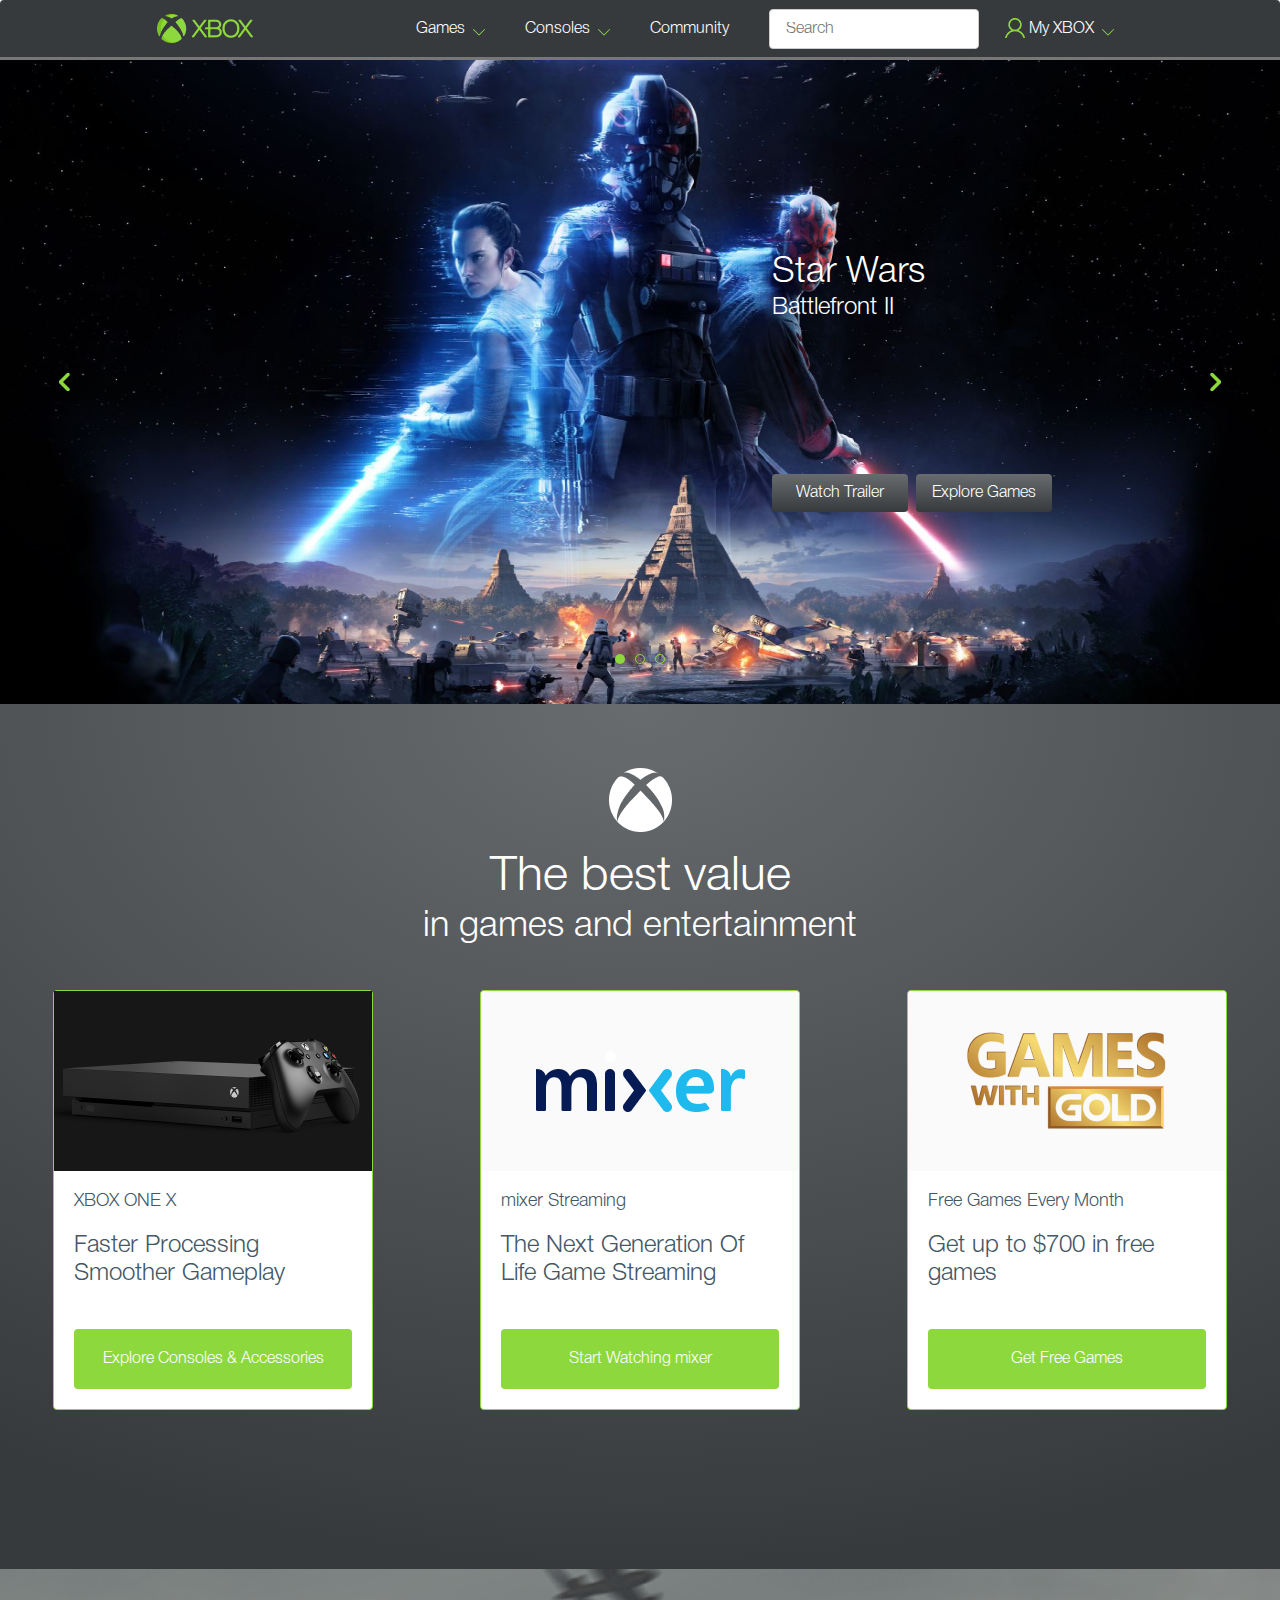
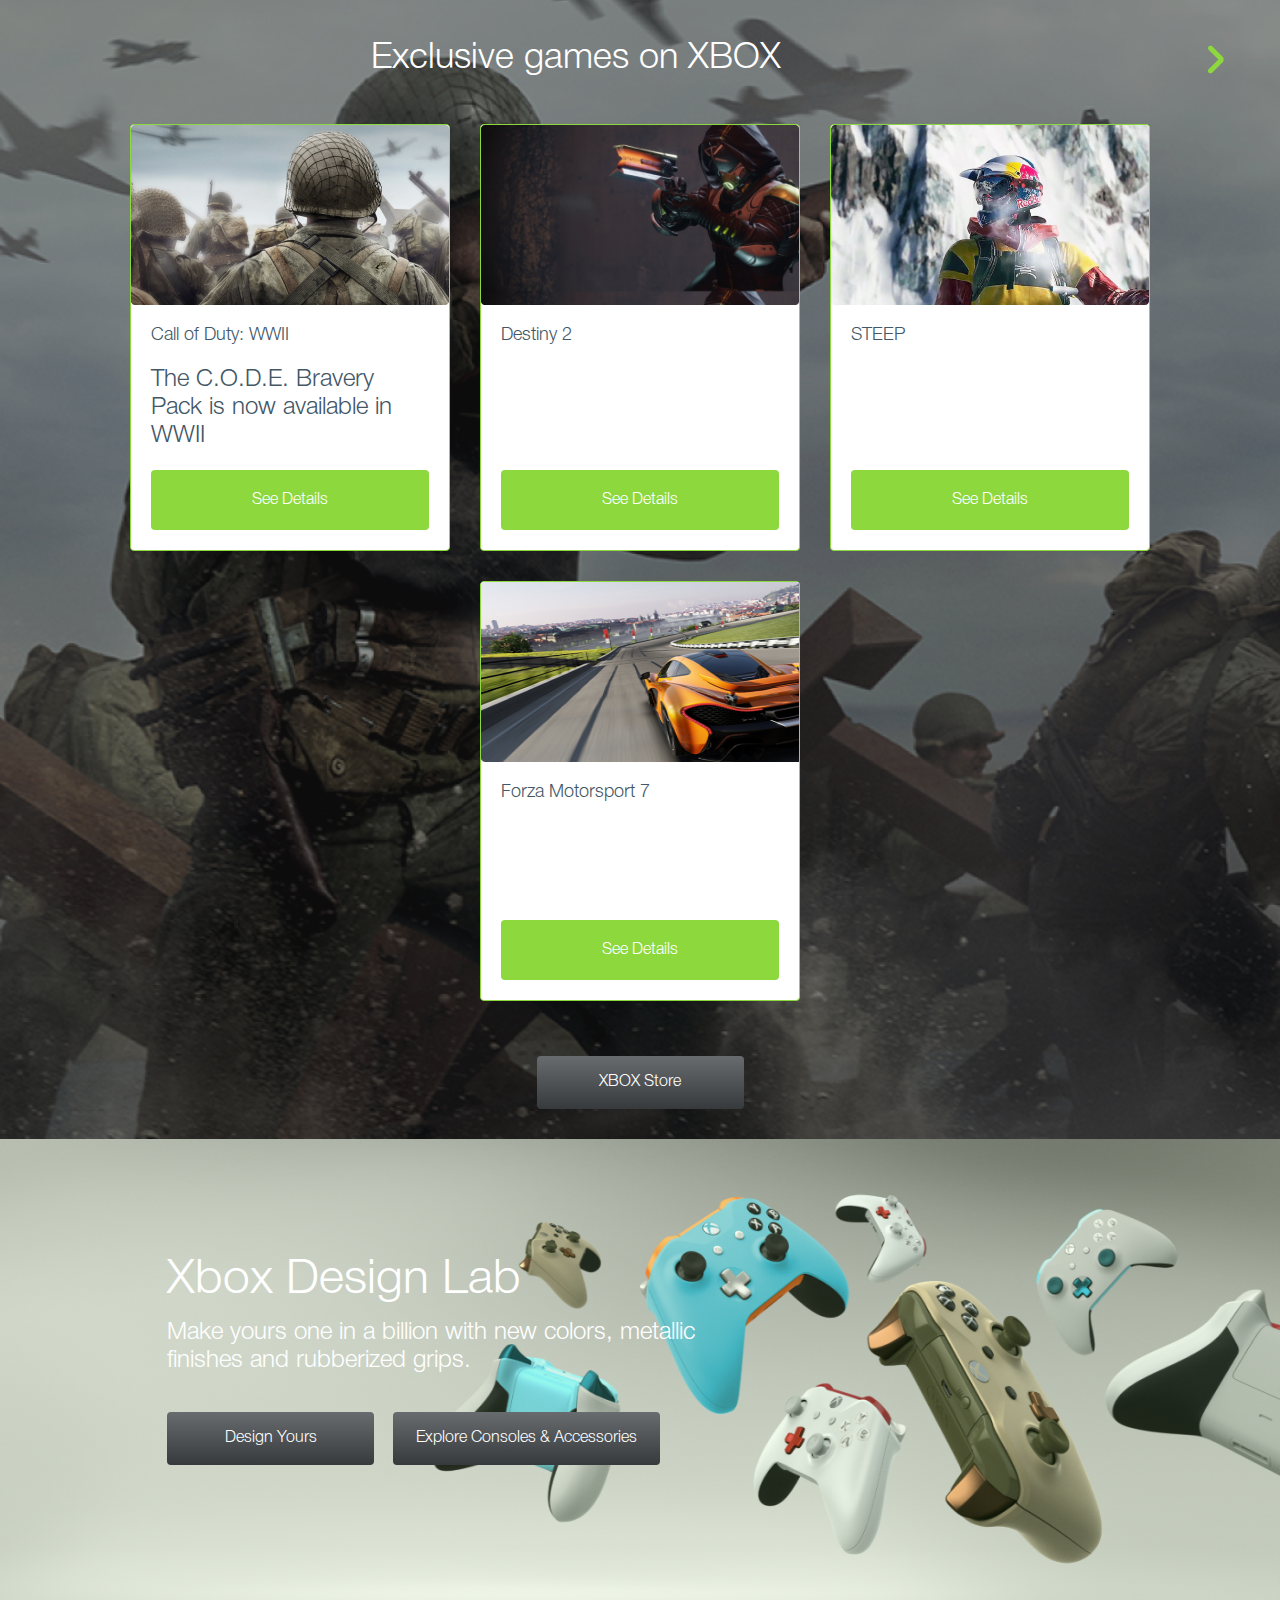
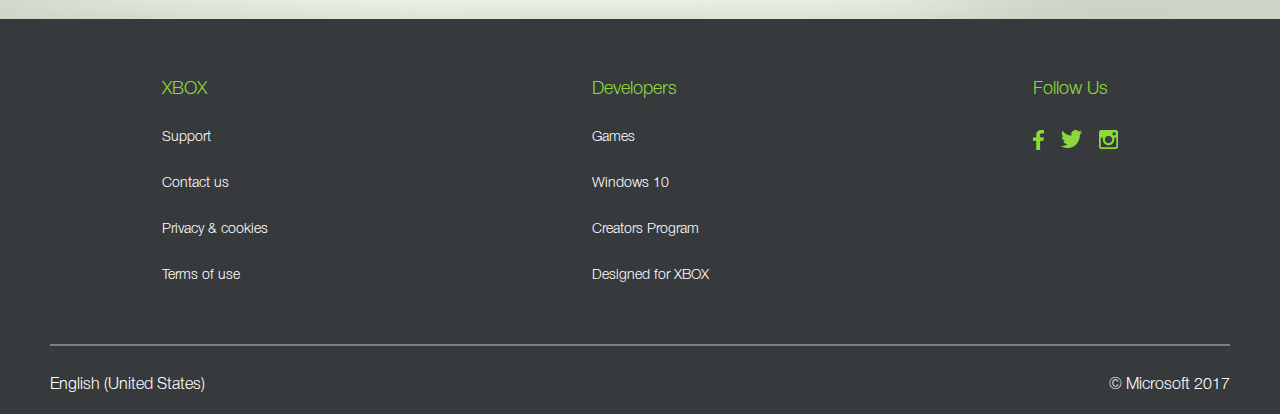
==== commit da99d51c: "Update XBOX-Home Page.html" ====
--- a/XBOX-Home Page.html
+++ b/XBOX-Home Page.html
@@ -3,7 +3,7 @@
 <head>
     <meta charset="UTF-8">
     <meta name="viewport" content="width=device-width, initial-scale=1.0, maximum-scale=1.0, user-scalable=0">
-    <title>XBOX</title>
+    <title>index</title>
     <link rel="stylesheet" href="./source/scss/XBOX.css">
 </head>
 <body>
--- a/source/scss/XBOX.css
+++ b/source/scss/XBOX.css
@@ -682,6 +682,79 @@
     color: #FFFFFF;
     max-width: 100%;
     padding-left: 0;
+  }
+  .body4__arrow {
+    display: flex;
+    max-width: 100%;
+    justify-content: center;
+    width: 21px;
+    height: 21px;
+    padding-top: 10px;
+  }
+  .body4__row {
+    display: flex;
+    padding: 40px 0;
+    justify-content: center;
+    flex-wrap: wrap;
+  }
+  .body4__row .item {
+    margin: 15px;
+    transition: 1s;
+  }
+  .body4__row .item:hover {
+    transform: scale(1.1);
+    opacity: 0.7;
+  }
+  .body4__row .item__blockpng {
+    max-width: 318px;
+  }
+  .body4__row .item img {
+    width: 100%;
+    height: 100%;
+  }
+  .body4__row .item__btn .button {
+    transition: 1s;
+  }
+  .body4__row .item__btn .button:hover {
+    background-color: mediumseagreen;
+  }
+  .body4__btn {
+    display: flex;
+    justify-content: center;
+    padding-bottom: 30px;
+  }
+}
+@media only screen and (min-width: 480px) and (max-width: 779px) {
+  .body4 {
+    min-height: 880px;
+  }
+  .body4__body {
+    background: url("../../img/5.png") 0 0/cover no-repeat;
+    min-height: 880px;
+    display: flex;
+    flex-direction: column;
+  }
+  .body4__background {
+    min-height: 880px;
+    background-color: rgba(23, 23, 23, 0.5);
+  }
+  .body4__block1 {
+    max-height: 100px;
+    display: flex;
+    align-items: center;
+    padding: 40px 0 0;
+    justify-content: center;
+  }
+  .body4__title {
+    display: flex;
+    justify-content: center;
+    text-align: center;
+    font-family: HelveticaNeue;
+    font-size: 36px;
+    line-height: 42px;
+    color: #FFFFFF;
+    max-width: 100%;
+    padding-left: 0;
     flex: 0 0 90%;
   }
   .body4__arrow {
@@ -691,14 +764,13 @@
     width: 21px;
     height: 21px;
     flex: 0 0 10%;
-    padding-top: 10px;
+    align-items: center;
   }
   .body4__row {
     display: flex;
     padding: 40px 0;
     justify-content: center;
     flex-wrap: wrap;
-    flex: 0 0 100%;
   }
   .body4__row .item {
     margin: 15px;
@@ -727,13 +799,163 @@
     padding-bottom: 30px;
   }
 }
+@media only screen and (min-width: 780px) and (max-width: 959px) {
+  .body4 {
+    min-height: 880px;
+  }
+  .body4__body {
+    background: url("../../img/5.png") 0 0/cover no-repeat;
+    min-height: 880px;
+    display: flex;
+    flex-direction: column;
+  }
+  .body4__background {
+    min-height: 880px;
+    background-color: rgba(23, 23, 23, 0.5);
+  }
+  .body4__block1 {
+    max-height: 100px;
+    display: flex;
+    align-items: center;
+    padding: 40px 0 0;
+    justify-content: center;
+  }
+  .body4__title {
+    display: flex;
+    justify-content: center;
+    text-align: center;
+    font-family: HelveticaNeue;
+    font-size: 36px;
+    line-height: 42px;
+    color: #FFFFFF;
+    max-width: 100%;
+    padding-left: 0;
+    flex: 0 0 90%;
+  }
+  .body4__arrow {
+    display: flex;
+    max-width: 100%;
+    justify-content: center;
+    width: 21px;
+    height: 21px;
+    flex: 0 0 10%;
+    align-items: center;
+  }
+  .body4__row {
+    display: flex;
+    padding: 40px 0;
+    justify-content: center;
+    flex-wrap: wrap;
+  }
+  .body4__row .item {
+    margin: 15px;
+    transition: 1s;
+  }
+  .body4__row .item:hover {
+    transform: scale(1.1);
+    opacity: 0.7;
+  }
+  .body4__row .item__blockpng {
+    max-width: 318px;
+  }
+  .body4__row .item img {
+    width: 100%;
+    height: 100%;
+  }
+  .body4__row .item__btn .button {
+    transition: 1s;
+  }
+  .body4__row .item__btn .button:hover {
+    background-color: mediumseagreen;
+  }
+  .body4__btn {
+    display: flex;
+    justify-content: center;
+    padding-bottom: 30px;
+  }
+}
+@media only screen and (min-width: 960px) and (max-width: 1439px) {
+  .body4 {
+    min-height: 880px;
+  }
+  .body4__body {
+    background: url("../../img/5.png") 0 0/cover no-repeat;
+    min-height: 880px;
+    display: flex;
+    flex-direction: column;
+  }
+  .body4__background {
+    min-height: 880px;
+    background-color: rgba(23, 23, 23, 0.5);
+  }
+  .body4__block1 {
+    max-height: 100px;
+    display: flex;
+    align-items: center;
+    padding: 80px 0 0;
+    justify-content: center;
+  }
+  .body4__title {
+    display: flex;
+    justify-content: center;
+    text-align: center;
+    font-family: HelveticaNeue;
+    font-size: 36px;
+    line-height: 42px;
+    color: #FFFFFF;
+    max-width: 100%;
+    padding-left: 0;
+    flex: 0 0 90%;
+  }
+  .body4__arrow {
+    display: flex;
+    max-width: 100%;
+    justify-content: center;
+    width: 21px;
+    height: 21px;
+    flex: 0 0 10%;
+    align-items: center;
+  }
+  .body4__row {
+    display: flex;
+    padding: 40px 0;
+    justify-content: center;
+    flex-wrap: wrap;
+  }
+  .body4__row .item {
+    margin: 15px;
+    transition: 1s;
+  }
+  .body4__row .item:hover {
+    transform: scale(1.1);
+    opacity: 0.7;
+  }
+  .body4__row .item__blockpng {
+    max-width: 318px;
+  }
+  .body4__row .item img {
+    width: 100%;
+    height: 100%;
+  }
+  .body4__row .item__btn .button {
+    transition: 1s;
+  }
+  .body4__row .item__btn .button:hover {
+    background-color: mediumseagreen;
+  }
+  .body4__btn {
+    display: flex;
+    justify-content: center;
+    padding-bottom: 30px;
+  }
+}
 
 .body5 {
-  height: 480px;
+  min-height: 480px;
   background: url("../../img/10.png") 0 0/100% auto no-repeat;
 }
 .body5__background {
-  height: 480px;
+  min-height: 480px;
   background: radial-gradient(100% 100% at 50% 0%, rgba(193, 255, 127, 0.1) 0%, rgba(141, 216, 61, 0.1) 100%);
 }
 .body5__content {
@@ -750,7 +972,7 @@
   font-size: 48px;
   line-height: 56px;
   color: #FFFFFF;
-  padding: 114px 0 10px 0;
+  padding: 114px 0 10px;
 }
 .body5__content .block1__text {
   font-family: HelveticaNeue;
@@ -781,16 +1003,248 @@
 .body5__content .block2 {
   flex: 1 1 50%;
 }
+@media only screen and (max-width: 479px) {
+  .body5 {
+    height: auto;
+    background: url("../../img/10.png") 0 0/100% 100% no-repeat;
+  }
+  .body5__background {
+    min-height: 480px;
+  }
+  .body5__content {
+    padding: 20px;
+  }
+  .body5__content .block1 {
+    display: flex;
+    flex-direction: column;
+    align-items: center;
+    flex: 1 1 100%;
+  }
+  .body5__content .block1__title {
+    font-family: HelveticaNeue;
+    font-size: 48px;
+    line-height: 56px;
+    color: #FFFFFF;
+    padding: 50px 0 30px 0;
+    text-align: center;
+  }
+  .body5__content .block1__text {
+    font-family: HelveticaNeue;
+    font-size: 24px;
+    line-height: 28px;
+    color: #FFFFFF;
+    max-width: 325px;
+    text-align: center;
+    padding: 0 0 37px 0;
+  }
+  .body5__content .block1__btn {
+    display: flex;
+    flex-direction: column;
+    align-items: center;
+  }
+  .body5__content .block1__btn .b2 {
+    padding: 0;
+    margin-top: 10px;
+  }
+  .body5__content .block1__btn .button {
+    width: 207px;
+    height: 53px;
+    background: linear-gradient(180deg, #686C6F 0%, #373A3C 100%);
+    border-radius: 4px;
+    font-family: HelveticaNeue;
+    font-size: 16px;
+    line-height: 21px;
+    color: #FFFFFF;
+    transition: 1s;
+  }
+  .body5__content .block1__btn .button:hover {
+    background: #8DD83D;
+  }
+  .body5__content .block2 {
+    flex: none;
+  }
+}
+@media only screen and (min-width: 480px) and (max-width: 779px) {
+  .body5 {
+    height: auto;
+    background: url("../../img/10.png") 0 0/100% 100% no-repeat;
+  }
+  .body5__background {
+    min-height: 480px;
+  }
+  .body5__content {
+    padding: 20px;
+  }
+  .body5__content .block1 {
+    display: flex;
+    flex-direction: column;
+    flex: 1 1 100%;
+    align-items: center;
+  }
+  .body5__content .block1__title {
+    font-family: HelveticaNeue;
+    font-size: 48px;
+    line-height: 56px;
+    color: #FFFFFF;
+    padding: 70px 0 0;
+    text-align: center;
+  }
+  .body5__content .block1__text {
+    font-family: HelveticaNeue;
+    font-size: 24px;
+    line-height: 28px;
+    color: #FFFFFF;
+    max-width: 350px;
+    text-align: center;
+    padding: 40px 0;
+  }
+  .body5__content .block1__btn {
+    display: flex;
+    justify-content: center;
+  }
+  .body5__content .block1__btn .b2 {
+    padding: 0;
+  }
+  .body5__content .block1__btn .button {
+    width: 207px;
+    height: 53px;
+    background: linear-gradient(180deg, #686C6F 0%, #373A3C 100%);
+    border-radius: 4px;
+    font-family: HelveticaNeue;
+    font-size: 16px;
+    line-height: 21px;
+    color: #FFFFFF;
+    transition: 1s;
+  }
+  .body5__content .block1__btn .button:hover {
+    background: #8DD83D;
+  }
+  .body5__content .block2 {
+    flex: none;
+  }
+}
+@media only screen and (min-width: 780px) and (max-width: 959px) {
+  .body5 {
+    height: auto;
+    background: url("../../img/10.png") 0 0/100% 100% no-repeat;
+  }
+  .body5__background {
+    min-height: 480px;
+  }
+  .body5__content {
+    padding: 20px;
+  }
+  .body5__content .block1 {
+    display: flex;
+    flex-direction: column;
+    flex: 1 1 70%;
+    align-items: center;
+  }
+  .body5__content .block1__title {
+    font-family: HelveticaNeue;
+    font-size: 48px;
+    line-height: 56px;
+    color: #FFFFFF;
+    padding: 80px 0 0;
+  }
+  .body5__content .block1__text {
+    font-family: HelveticaNeue;
+    font-size: 24px;
+    line-height: 28px;
+    color: #FFFFFF;
+    max-width: 350px;
+    text-align: center;
+    padding: 40px 0;
+  }
+  .body5__content .block1__btn {
+    display: flex;
+  }
+  .body5__content .block1__btn .b2 {
+    padding: 0;
+  }
+  .body5__content .block1__btn .button {
+    width: 207px;
+    height: 53px;
+    background: linear-gradient(180deg, #686C6F 0%, #373A3C 100%);
+    border-radius: 4px;
+    font-family: HelveticaNeue;
+    font-size: 16px;
+    line-height: 21px;
+    color: #FFFFFF;
+    transition: 1s;
+  }
+  .body5__content .block1__btn .button:hover {
+    background: #8DD83D;
+  }
+  .body5__content .block2 {
+    flex: 1 1 30%;
+  }
+}
+@media only screen and (min-width: 960px) and (max-width: 1439px) {
+  .body5 {
+    height: auto;
+    background: url("../../img/10.png") 0 0/100% 100% no-repeat;
+  }
+  .body5__background {
+    min-height: 480px;
+  }
+  .body5__content {
+    display: flex;
+    padding-left: 167px;
+  }
+  .body5__content .block1 {
+    display: flex;
+    flex-direction: column;
+    flex: 1 1 50%;
+  }
+  .body5__content .block1__title {
+    font-family: HelveticaNeue;
+    font-size: 48px;
+    line-height: 56px;
+    color: #FFFFFF;
+    padding: 114px 0 10px;
+  }
+  .body5__content .block1__text {
+    font-family: HelveticaNeue;
+    font-size: 24px;
+    line-height: 28px;
+    color: #FFFFFF;
+    width: 530px;
+    padding: 0 0 37px 0;
+  }
+  .body5__content .block1__btn .b2 {
+    padding: 0 23px 0 23px;
+  }
+  .body5__content .block1__btn .button {
+    min-width: 207px;
+    height: 53px;
+    background: linear-gradient(180deg, #686C6F 0%, #373A3C 100%);
+    border-radius: 4px;
+    font-family: HelveticaNeue;
+    font-size: 16px;
+    line-height: 21px;
+    color: #FFFFFF;
+    margin: 0 15px 0 0;
+    transition: 1s;
+  }
+  .body5__content .block1__btn .button:hover {
+    background: #8DD83D;
+  }
+  .body5__content .block2 {
+    flex: 1 1 50%;
+  }
+}
 
 .body6 {
-  height: 395px;
+  min-height: 395px;
   background-color: #373A3C;
 }
 .body6__row {
-  display: flex;
-  width: 850px;
-  padding: 60px 0 0 165px;
-  justify-content: space-between;
+  margin: 0 auto;
+  display: flex;
+  width: 1400px;
+  padding: 60px 0 0;
+  justify-content: space-around;
 }
 .body6 .title {
   padding-bottom: 30px;
@@ -809,7 +1263,7 @@
   color: #8DD83D;
 }
 .body6 .list li {
-  padding: 0 0 30px 0;
+  padding: 0 0 30px;
 }
 .body6 .list li:last-child {
   content: "";
@@ -825,18 +1279,22 @@
   transform: scale(1.2);
 }
 .body6__line {
-  width: 1400px;
+  width: auto;
   display: flex;
   justify-content: center;
+  max-width: 1400px;
+  margin: 0 auto;
 }
 .body6__line .container {
-  width: 1200px;
+  width: 100%;
   height: 2px;
   opacity: 0.35;
   border: 1px solid #FFFFFF;
 }
 .body6 .footer {
-  padding: 20px 100px 0 100px;
+  margin: 0 auto;
+  width: 1400px;
+  padding: 20px 0 0;
   display: flex;
   justify-content: space-between;
 }
@@ -846,5 +1304,141 @@
   line-height: 19px;
   color: #FFFFFF;
 }
+@media only screen and (max-width: 479px) {
+  .body6__row {
+    margin: 0 auto;
+    display: flex;
+    width: auto;
+    padding: 60px 0 0;
+    justify-content: space-around;
+  }
+  .body6__line {
+    width: auto;
+    display: flex;
+    justify-content: center;
+    padding: 10px;
+  }
+  .body6__line .container {
+    width: 100%;
+    height: 2px;
+    opacity: 0.35;
+    border: 1px solid #FFFFFF;
+  }
+  .body6 .footer {
+    margin: 0 auto;
+    width: auto;
+    padding: 20px 10px 0;
+    display: flex;
+    justify-content: space-between;
+  }
+  .body6 .footer .txt {
+    font-family: HelveticaNeue;
+    font-size: 16px;
+    line-height: 19px;
+    color: #FFFFFF;
+  }
+}
+@media only screen and (min-width: 480px) and (max-width: 779px) {
+  .body6__row {
+    margin: 0 auto;
+    display: flex;
+    width: auto;
+    padding: 60px 0 0;
+    justify-content: space-around;
+  }
+  .body6__line {
+    width: auto;
+    display: flex;
+    justify-content: center;
+    padding: 10px 20px;
+  }
+  .body6__line .container {
+    width: 100%;
+    height: 2px;
+    opacity: 0.35;
+    border: 1px solid #FFFFFF;
+  }
+  .body6 .footer {
+    margin: 0 auto;
+    width: auto;
+    padding: 20px 20px 0;
+    display: flex;
+    justify-content: space-between;
+  }
+  .body6 .footer .txt {
+    font-family: HelveticaNeue;
+    font-size: 16px;
+    line-height: 19px;
+    color: #FFFFFF;
+  }
+}
+@media only screen and (min-width: 780px) and (max-width: 959px) {
+  .body6__row {
+    margin: 0 auto;
+    display: flex;
+    width: auto;
+    padding: 60px 0 0;
+    justify-content: space-around;
+  }
+  .body6__line {
+    width: auto;
+    display: flex;
+    justify-content: center;
+    padding: 10px 20px;
+  }
+  .body6__line .container {
+    width: 100%;
+    height: 2px;
+    opacity: 0.35;
+    border: 1px solid #FFFFFF;
+  }
+  .body6 .footer {
+    margin: 0 auto;
+    width: auto;
+    padding: 20px 20px 0;
+    display: flex;
+    justify-content: space-between;
+  }
+  .body6 .footer .txt {
+    font-family: HelveticaNeue;
+    font-size: 16px;
+    line-height: 19px;
+    color: #FFFFFF;
+  }
+}
+@media only screen and (min-width: 960px) and (max-width: 1439px) {
+  .body6__row {
+    margin: 0 auto;
+    display: flex;
+    width: auto;
+    padding: 60px 0 0;
+    justify-content: space-around;
+  }
+  .body6__line {
+    width: auto;
+    display: flex;
+    justify-content: center;
+    padding: 10px 50px;
+  }
+  .body6__line .container {
+    width: 100%;
+    height: 2px;
+    opacity: 0.35;
+    border: 1px solid #FFFFFF;
+  }
+  .body6 .footer {
+    margin: 0 auto;
+    width: auto;
+    padding: 20px 50px 0;
+    display: flex;
+    justify-content: space-between;
+  }
+  .body6 .footer .txt {
+    font-family: HelveticaNeue;
+    font-size: 16px;
+    line-height: 19px;
+    color: #FFFFFF;
+  }
+}
 
 /*# sourceMappingURL=XBOX.css.map */
